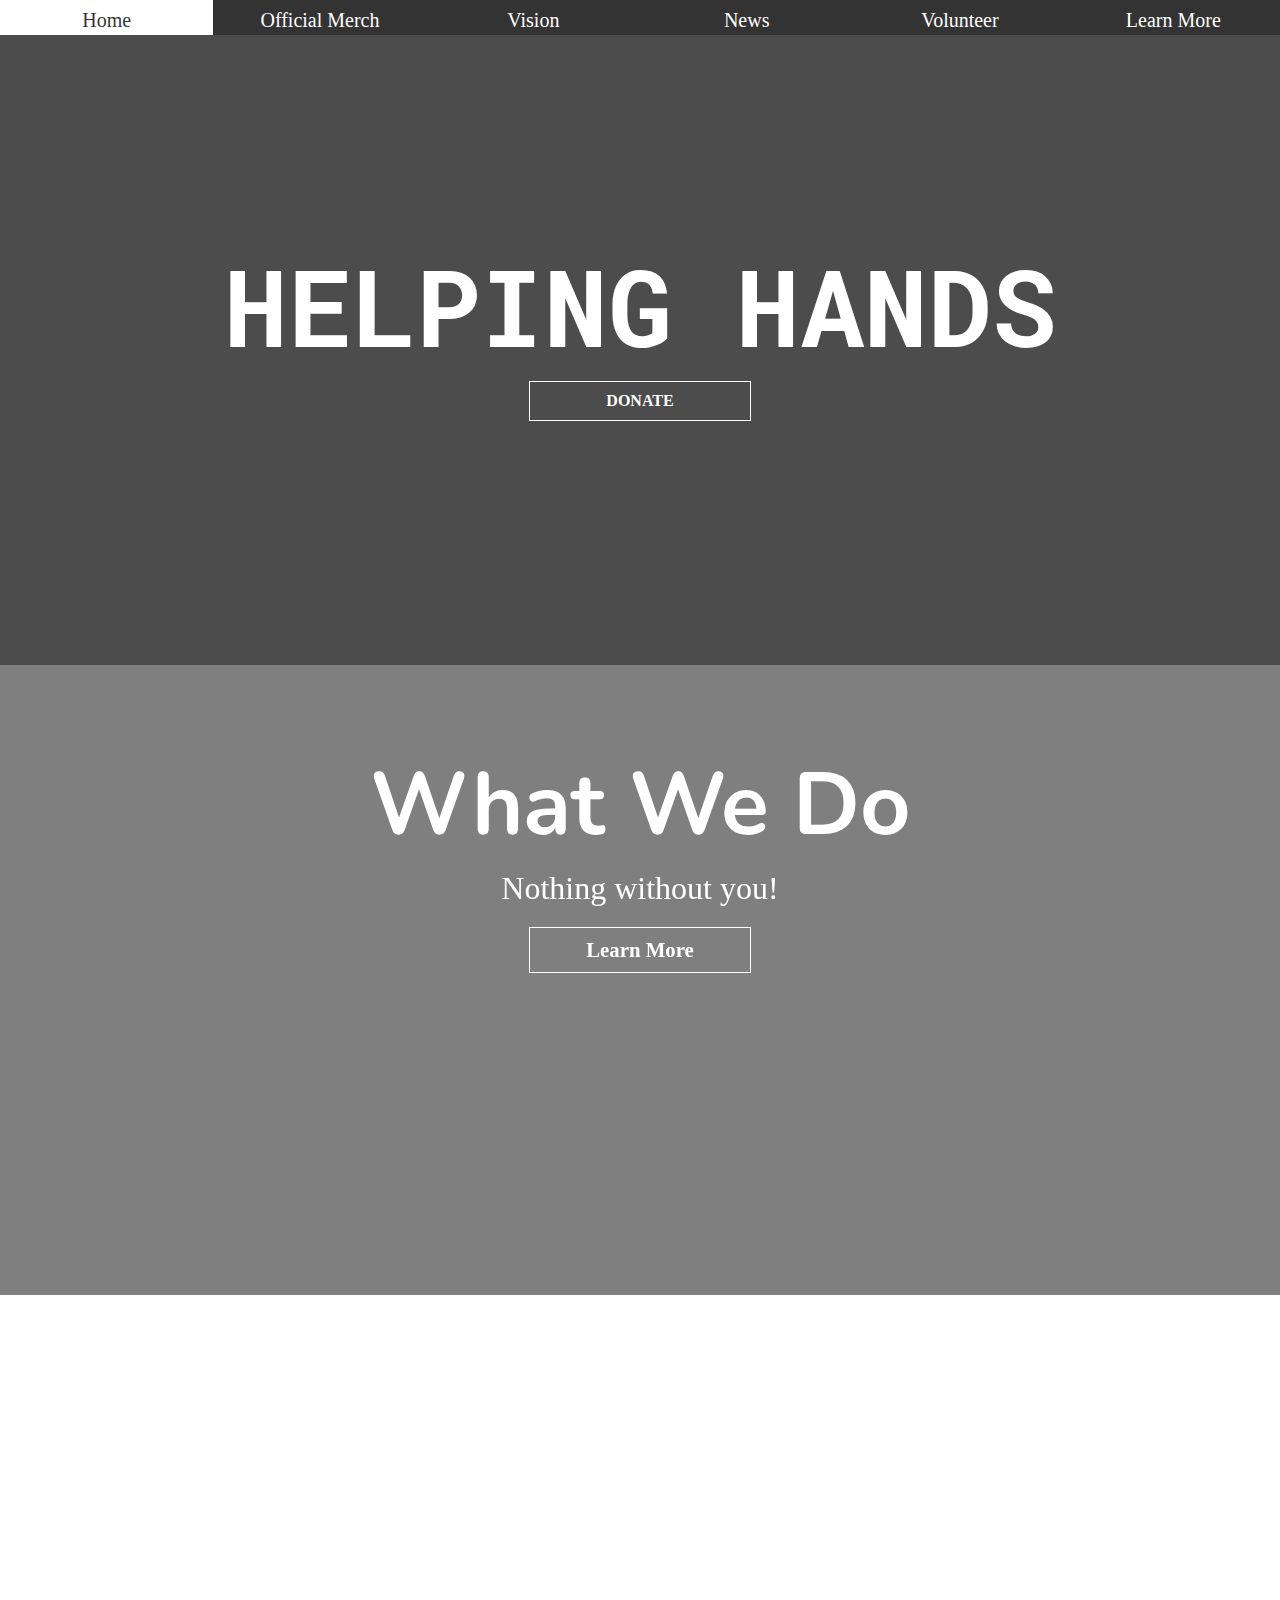
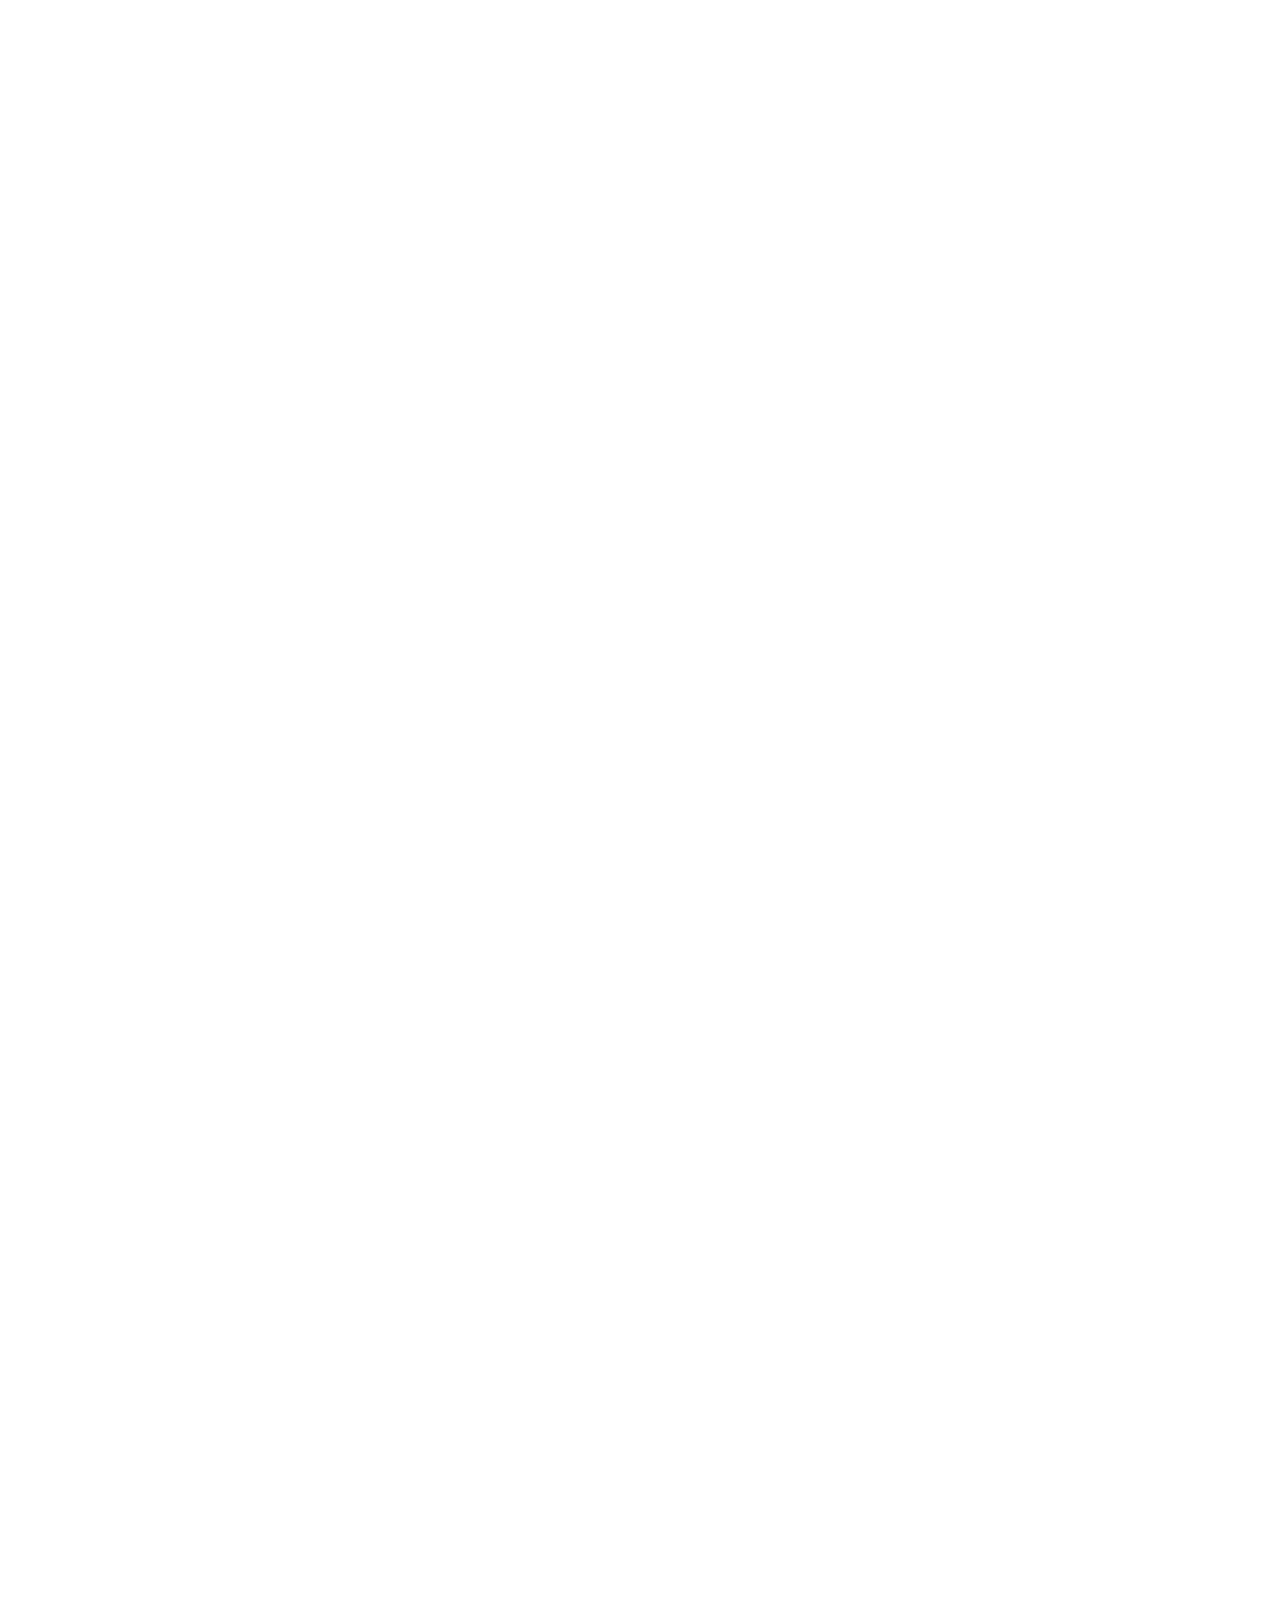
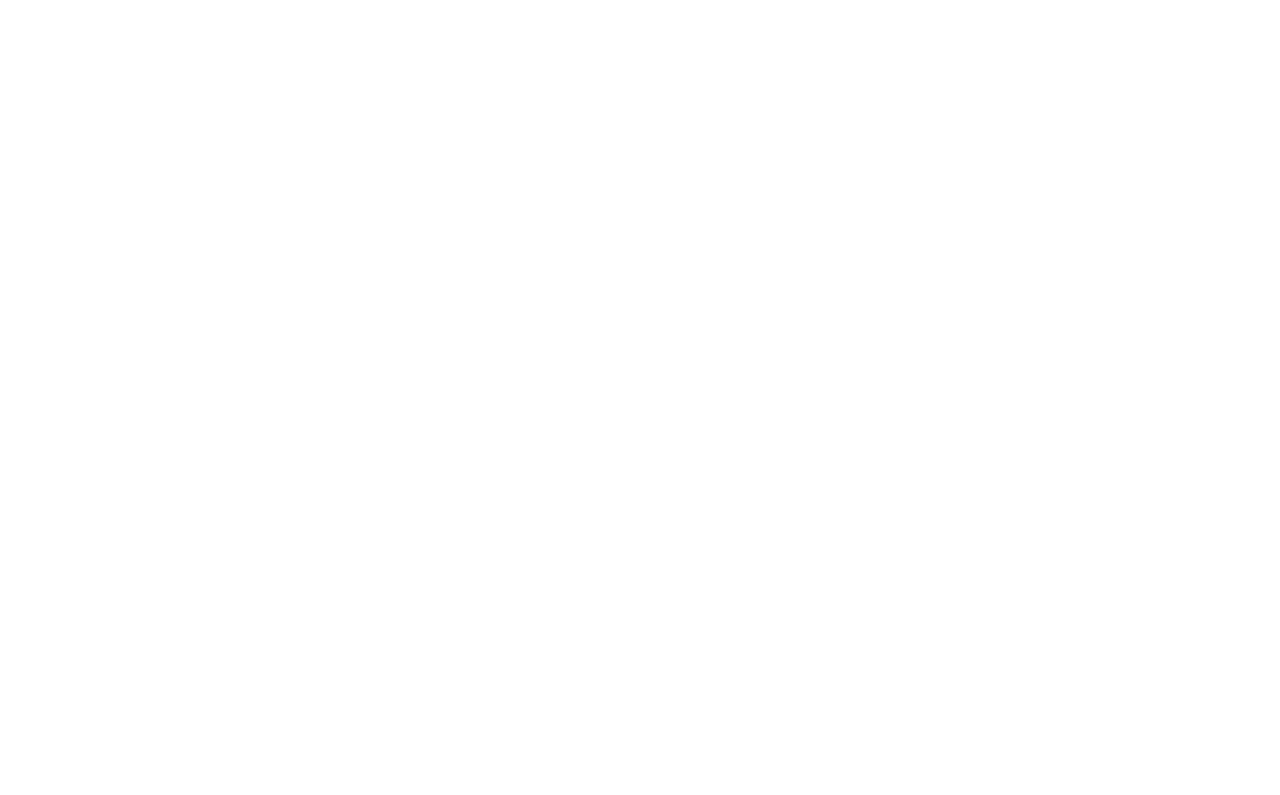
==== index.html @ 4ae9e65f "minor changes" ====
<!DOCTYPE html>
<html>
<head>
	<meta charset="utf-8">
	<title>Helping Hands Foundation</title>
	<link rel="stylesheet" type="text/css" href="stylesheet.css">
</head>
<body>
	<div class="image">
		<div class="image_overlay">
		<div class="heading">
		<h1>HELPING HANDS</h1>
		<a class="buttn" class="buttn" href="#">DONATE</a>
		</div>
		<ul class="main">
			<li><a class="list" href="index.html">Home</a></li>
			<li><a class="list" href="#">Official Merch</a>
				<ul class="inside">
				<li><a class="list" href="#">For Her</a></li>
				<li><a class="list" href="#">For Him</a></li>
				<li><a class="list" href="#">Unisex</a></li>	
				</ul>
			</li>
			<li><a href="#" class="list">Vision</a></li>
			<li><a href="#" class="list">News</a>
				<ul class="inside">
				<li><a class="list" href="#">HHF international</a></li>
				<li><a class="list" href="#">HHF India</a></li>
				</ul>
			</li>
			<li><a class="list" href="#">Volunteer</a></li>
			<li><a class="list" href="#">Learn More</a>
				<ul class="inside">
				<li><a class="list" href="#">About Us</a></li>
				<li><a class="list" href="#">Our Team</a></li>
				<li><a class="list" href="#">Nearby office</a></li>
			</ul>
			</li>
		</ul>
	</div>
	</div>
	<div class="do">
		<div class="overlay">
		<div class="inner_do">
		<h1>What We Do</h1>
		<p>Nothing without you!</p>
		<a class="buttn" href="#">Learn More</a>
		</div>
	</div>
	</div>

	<div class="merch">
		
	</div>
	<div class="join">
		
	</div>
	<div class="footer">
		
	</div>

</body>
</html>
---- stylesheet.css ----
@import url('https://fonts.googleapis.com/css?family=Roboto+Mono&display=swap');
@import url('https://fonts.googleapis.com/css?family=Nunito&display=swap');
*{
	margin: 0;
	height: 100%;
}

div.heading{
	text-align: center;
	position: absolute;
	width: 100%;
	height: auto;
	color: #121129;
	margin-top: 200px;
}
.inner_do{
	text-align: center;
	position: absolute;
	width: 100%;
	height: auto;
	color:#123456;
	margin-top: 200px;
}
.heading h1{
	text-shadow: white;
	font-size: 6.7em;
	color: white;
	font-family: 'Roboto Mono', monospace;
	margin-bottom: 5px;
	background-size: 15.9em 2em;
}
.heading h2{
	text-shadow: white;
	font-size:2em;
	color: white;
	font-family: serif;
}
.heading a{
	color: white;
}
.inner_do h2 {
	text-align: center;
	margin-top: -17px;
	font-family: serif;
	font-weight: 400;
	font-size: 1.5em;
	color: #9a0e2f;
	text-shadow: 0 0 10px #ffffff, 0 0 15px #ffffff, 0 0 20px #ffffff, 0 0 25px #ffffff, 0 0 30px #ffffff, 0 0 35px #ffffff, 0 0 40px #ffffff;
	margin-bottom: 5px;
}

.inner_do a{
	margin-top: 20px;
	font-size: 1.3em;
	font-family:serif;
	color: white;

}
.buttn{
	display: inline-block;
	width: 200px;
	font-weight: bold;
	padding: 10px;
	color: #900000;
	border: 0.1px solid #fff;
	text-align: center;
	outline: none;
	text-decoration: none;
	transition: background-color 0.2s ease-out, color 0.2s ease-out;

}
.buttn:hover,.buttn:active{
	background-color: #fff;
	color: #000;
	transition: background-color 0.3s ease-in, color 0.3s ease-in;
}
@media only screen and (max-width:920px){
	.heading{
		margin-top: 100px;

	}
}
@media only screen and (max-width: 540px){
	.heading{
		margin-top:100px;
	}
	h1{
		font-size:5em;
	}
	h2{
		font-size: 1.4em;
	}
}
div.image {
	height: 70%;
	background-image: url("titleback.jpg");
	background-position: center;
	background-repeat: no-repeat;
	background-size: cover;
	position: relative;
	background-blend-mode: overlay;

}
.image_overlay{
	width: 100%;
	height: 100%;
	background-color: rgba(0,0,0,0.7);
}
ul{
	margin:0px;
	padding: 0px;
	list-style: none;

}
.main{
	justify-content: space-around;
	width: 100%;
	display: flex;
	top: 0;
	position: fixed;
}
ul li {
	float: left;
	width: 240px;
	height: 35px;
	background-color: black;
	opacity: 0.8;
	line-height: 40px;
	text-align: center;
	font-size: 20px;

}
ul li a {
	text-decoration: none;
	color: white;
	display: block;
}
ul li a:hover {
	background color: white;

}
ul li ul li {
	display: none;
}
ul li:hover ul li {
	display:block;
}
.list{
	transition: background-color 0.2s ease-out, color 0.2s ease-out;
	text-decoration: none;
	color: white;
	padding: none;
	opacity: none;
}
.list:hover{
	background-color: #fff;
	color: #000;
	transition: background-color 0.2s ease-in, color 0.2s ease-in;
}
.do{
	background-image: url("school.jpeg");
	height: 70%;
	background-position: center;
	background-repeat: no-repeat;
	background-size: cover;
}
.do h1{
	margin-top: -120px;
	text-shadow: white;
	font-size: 5.5em;
	color: white;
	font-family: 'Nunito', sans-serif;
	margin-bottom: 5px;
	background-size: 15.9em 2em;
}
.do p {
	color: white;
	font-family: fantasy;
	margin
}
.overlay {
	width: 100%;
	height: 100%;
	background-color: rgba(0,0,0,0.5);

}
p{
	font-size: 2em;
	text-align: center;
	font-family: sans-serif;
}
menu{
	align-content: right;

}
body { 
	width: 100%;
	margin-top: 35px;
}
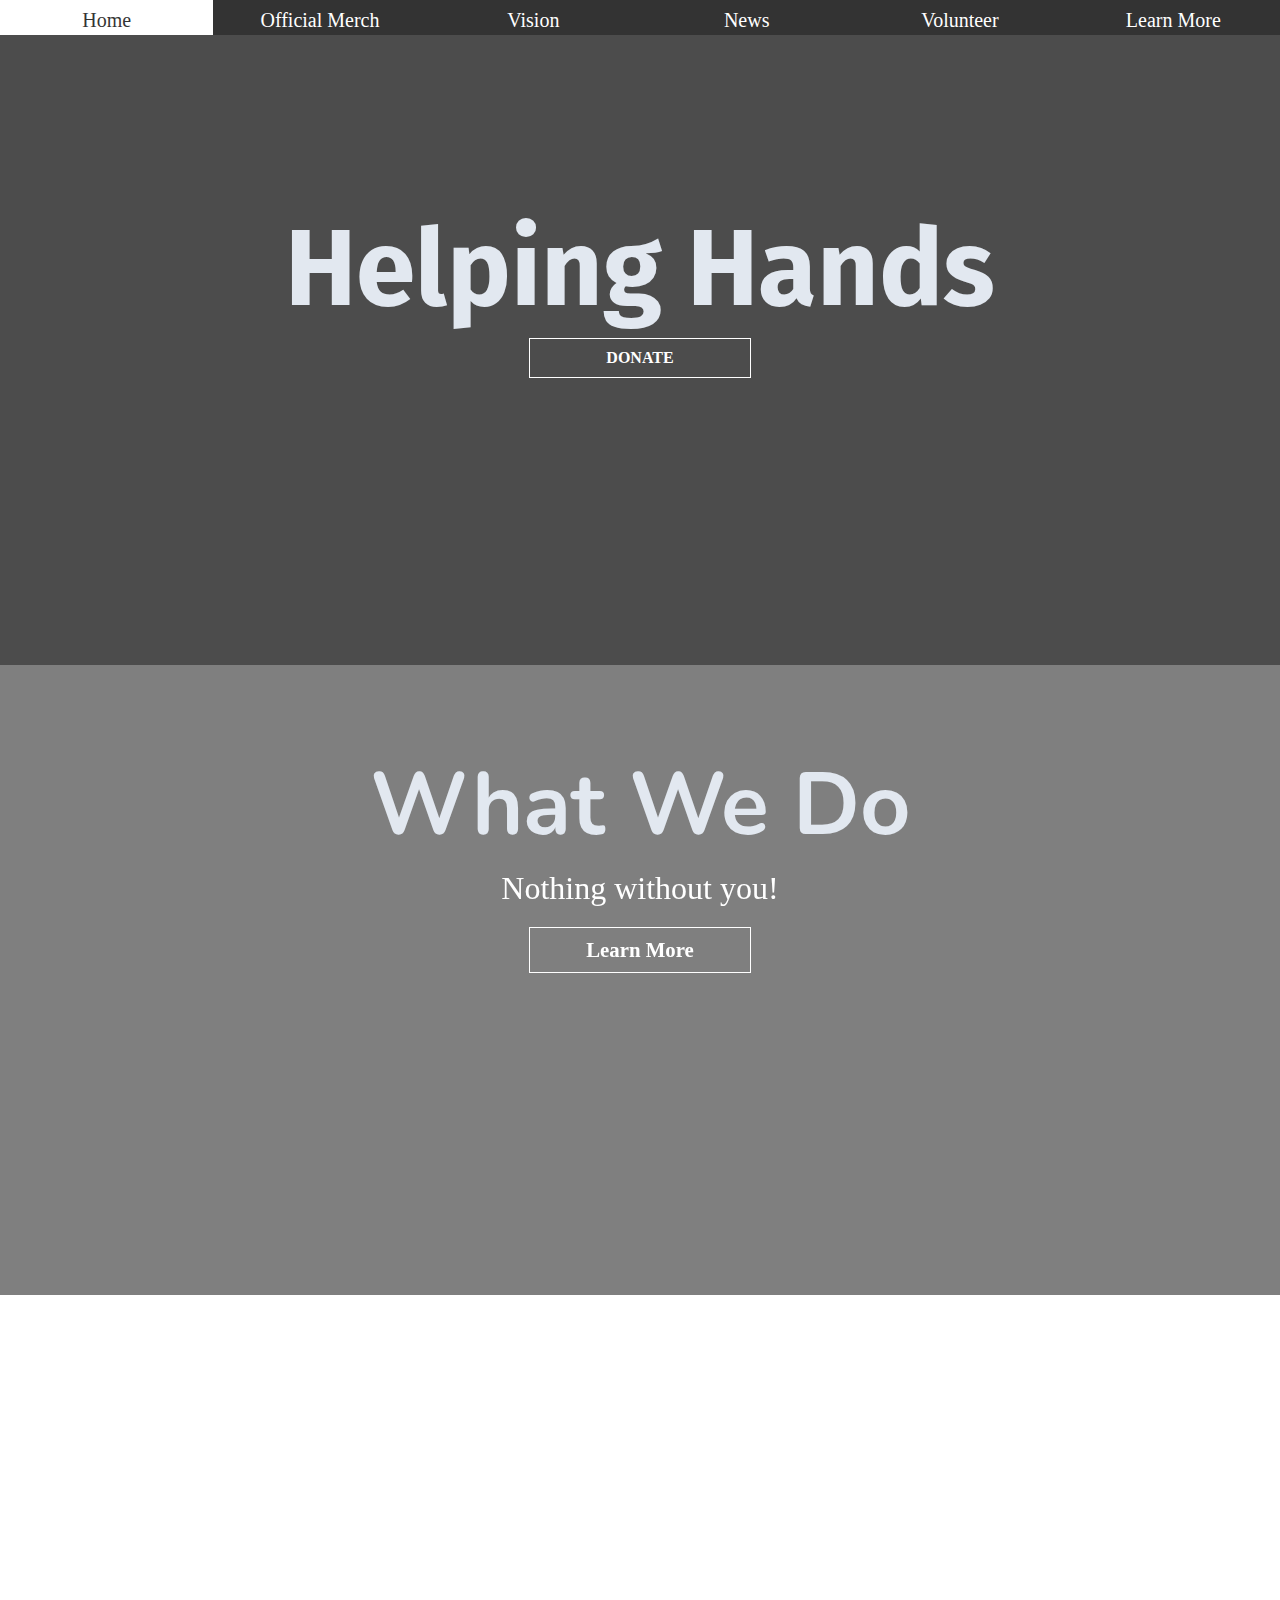
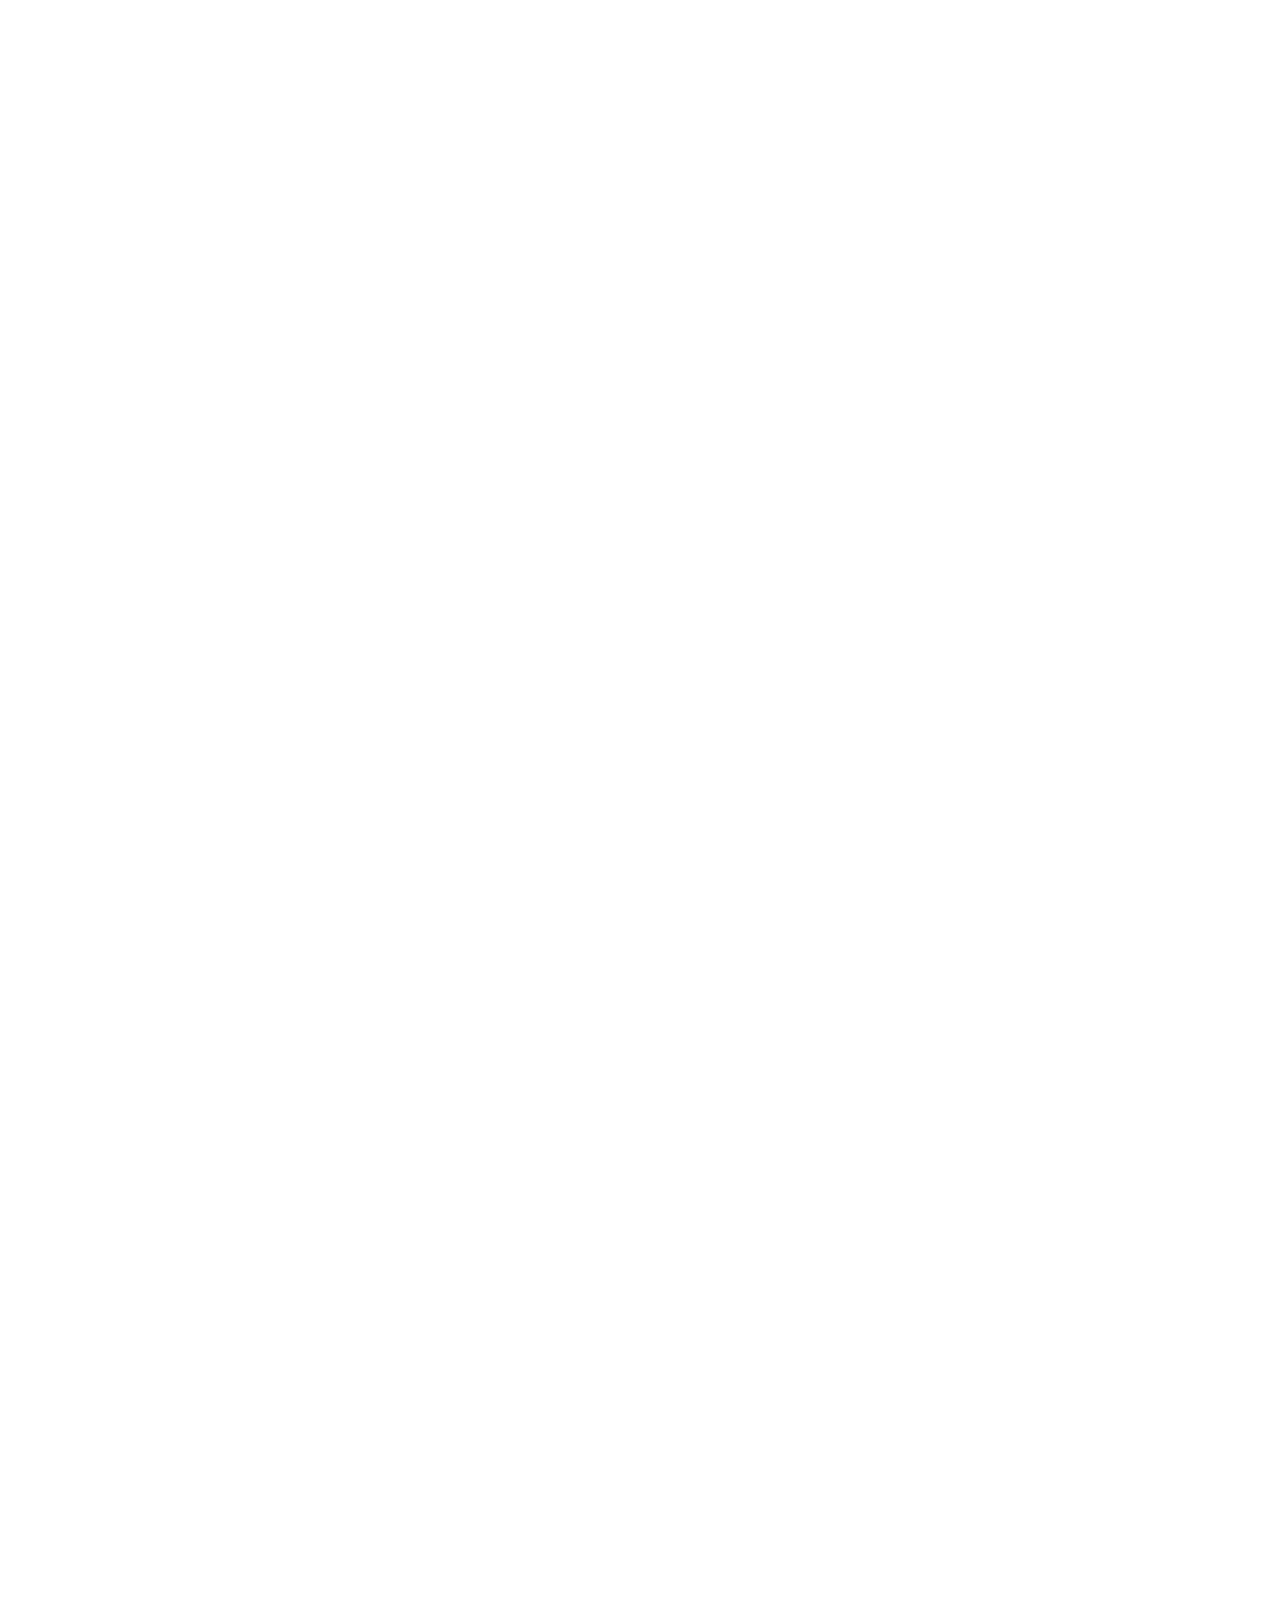
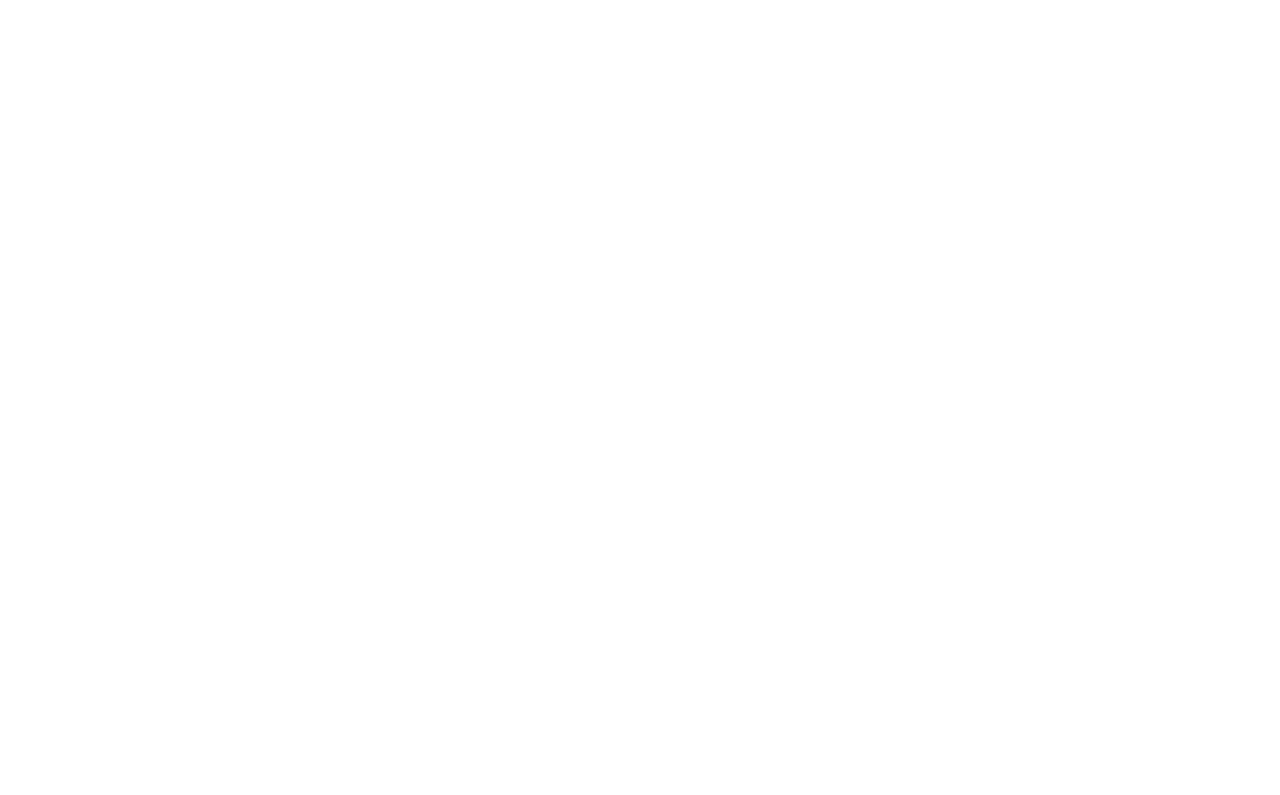
==== commit 230f308d: "#" ====
--- a/index.html
+++ b/index.html
@@ -9,31 +9,31 @@
 	<div class="image">
 		<div class="image_overlay">
 		<div class="heading">
-		<h1>HELPING HANDS</h1>
+		<h1>Helping Hands</h1>
 		<a class="buttn" class="buttn" href="#">DONATE</a>
 		</div>
 		<ul class="main">
 			<li><a class="list" href="index.html">Home</a></li>
-			<li><a class="list" href="#">Official Merch</a>
+			<li><a class="list" href="merch.html">Official Merch</a>
 				<ul class="inside">
-				<li><a class="list" href="#">For Her</a></li>
-				<li><a class="list" href="#">For Him</a></li>
-				<li><a class="list" href="#">Unisex</a></li>	
+				<li><a class="list" href="merch.html">For Her</a></li>
+				<li><a class="list" href="merch.html">For Him</a></li>
+				<li><a class="list" href="merch.html">Unisex</a></li>	
 				</ul>
 			</li>
-			<li><a href="#" class="list">Vision</a></li>
-			<li><a href="#" class="list">News</a>
+			<li><a href="vision.html" class="list">Vision</a></li>
+			<li><a href="news.html" class="list">News</a>
 				<ul class="inside">
-				<li><a class="list" href="#">HHF international</a></li>
-				<li><a class="list" href="#">HHF India</a></li>
+				<li><a class="list" href="news.html">HHF international</a></li>
+				<li><a class="list" href="news.html">HHF India</a></li>
 				</ul>
 			</li>
-			<li><a class="list" href="#">Volunteer</a></li>
-			<li><a class="list" href="#">Learn More</a>
+			<li><a class="list" href="volunteer.html">Volunteer</a></li>
+			<li><a class="list" href="extra.html">Learn More</a>
 				<ul class="inside">
-				<li><a class="list" href="#">About Us</a></li>
-				<li><a class="list" href="#">Our Team</a></li>
-				<li><a class="list" href="#">Nearby office</a></li>
+				<li><a class="list" href="extra.html">About Us</a></li>
+				<li><a class="list" href="extra.html">Our Team</a></li>
+				<li><a class="list" href="extra.html">Nearby office</a></li>
 			</ul>
 			</li>
 		</ul>
--- a/stylesheet.css
+++ b/stylesheet.css
@@ -1,4 +1,4 @@
-@import url('https://fonts.googleapis.com/css?family=Roboto+Mono&display=swap');
+@import url('https://fonts.googleapis.com/css?family=Fira+Sans&display=swap');
 @import url('https://fonts.googleapis.com/css?family=Nunito&display=swap');
 *{
 	margin: 0;
@@ -24,15 +24,16 @@
 .heading h1{
 	text-shadow: white;
 	font-size: 6.7em;
-	color: white;
-	font-family: 'Roboto Mono', monospace;
+	margin-top: -30px;
+	color: #e2e8f0;
+	font-family: 'Fira Sans', sans-serif;
 	margin-bottom: 5px;
 	background-size: 15.9em 2em;
 }
 .heading h2{
 	text-shadow: white;
 	font-size:2em;
-	color: white;
+	color: #e2e8f0;
 	font-family: serif;
 }
 .heading a{
@@ -44,7 +45,7 @@
 	font-family: serif;
 	font-weight: 400;
 	font-size: 1.5em;
-	color: #9a0e2f;
+	color: #e2e8f0;
 	text-shadow: 0 0 10px #ffffff, 0 0 15px #ffffff, 0 0 20px #ffffff, 0 0 25px #ffffff, 0 0 30px #ffffff, 0 0 35px #ffffff, 0 0 40px #ffffff;
 	margin-bottom: 5px;
 }
@@ -168,7 +169,7 @@
 	margin-top: -120px;
 	text-shadow: white;
 	font-size: 5.5em;
-	color: white;
+	color: #e2e8f0;
 	font-family: 'Nunito', sans-serif;
 	margin-bottom: 5px;
 	background-size: 15.9em 2em;
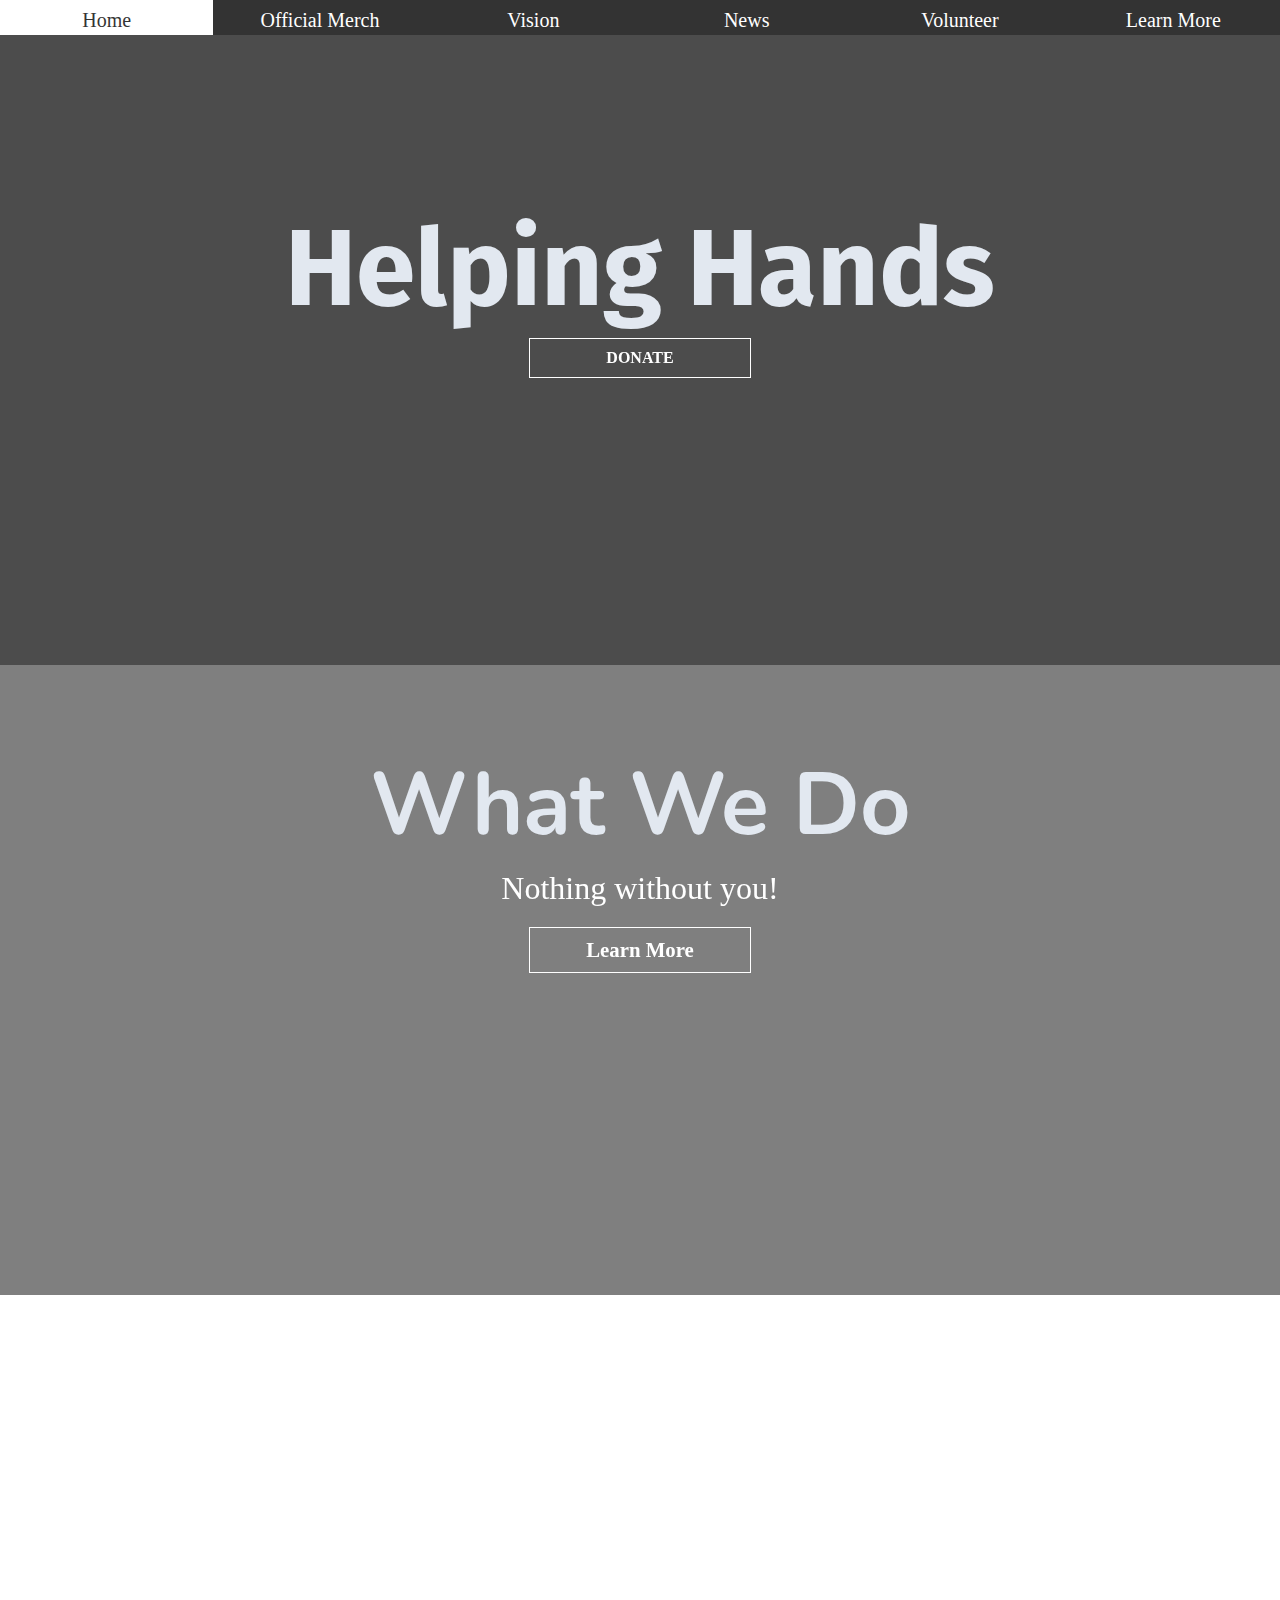
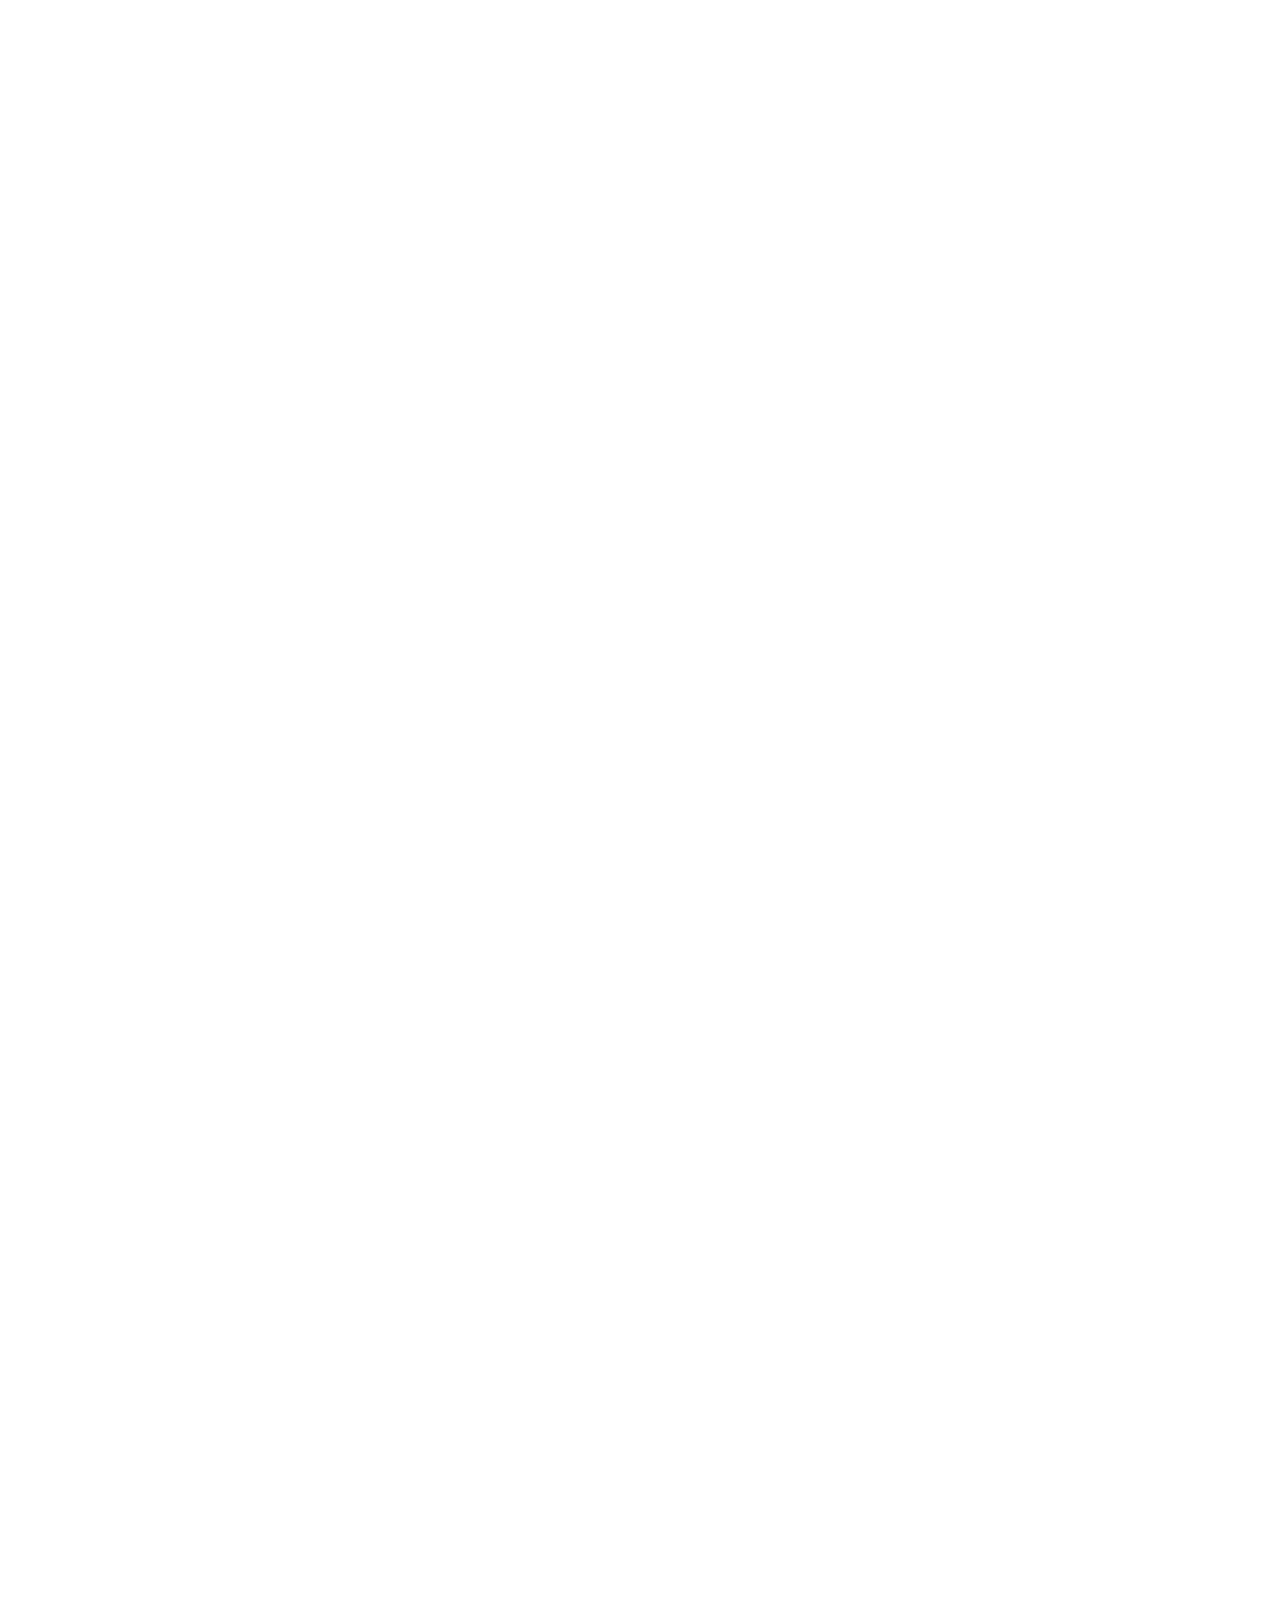
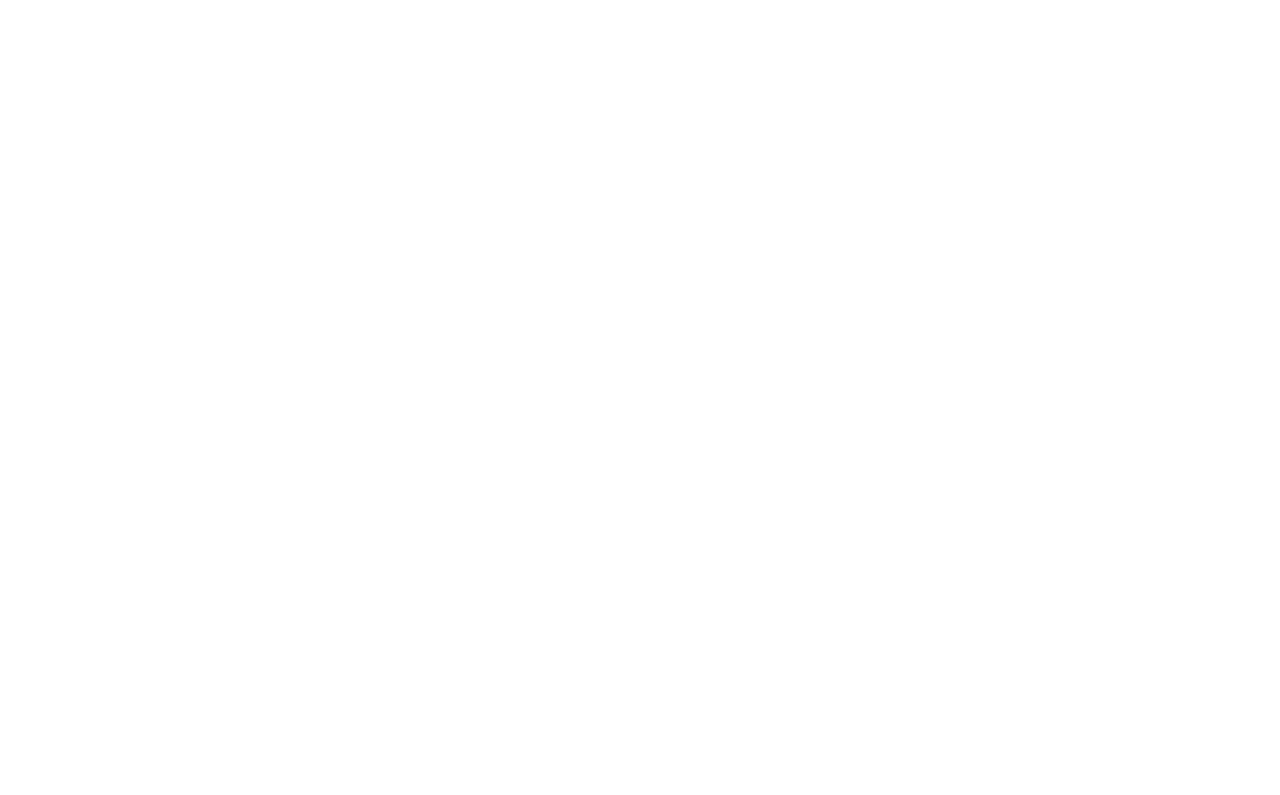
==== commit a56d9c93: "updated sign up page" ====
--- a/index.html
+++ b/index.html
@@ -8,10 +8,7 @@
 <body>
 	<div class="image">
 		<div class="image_overlay">
-		<div class="heading">
-		<h1>Helping Hands</h1>
-		<a class="buttn" class="buttn" href="#">DONATE</a>
-		</div>
+		
 		<ul class="main">
 			<li><a class="list" href="index.html">Home</a></li>
 			<li><a class="list" href="merch.html">Official Merch</a>
@@ -37,6 +34,11 @@
 			</ul>
 			</li>
 		</ul>
+
+		<div class="heading">
+		<h1>Helping Hands</h1>
+		<a class="buttn" class="buttn" href="#">DONATE</a>
+		</div>
 	</div>
 	</div>
 	<div class="do">
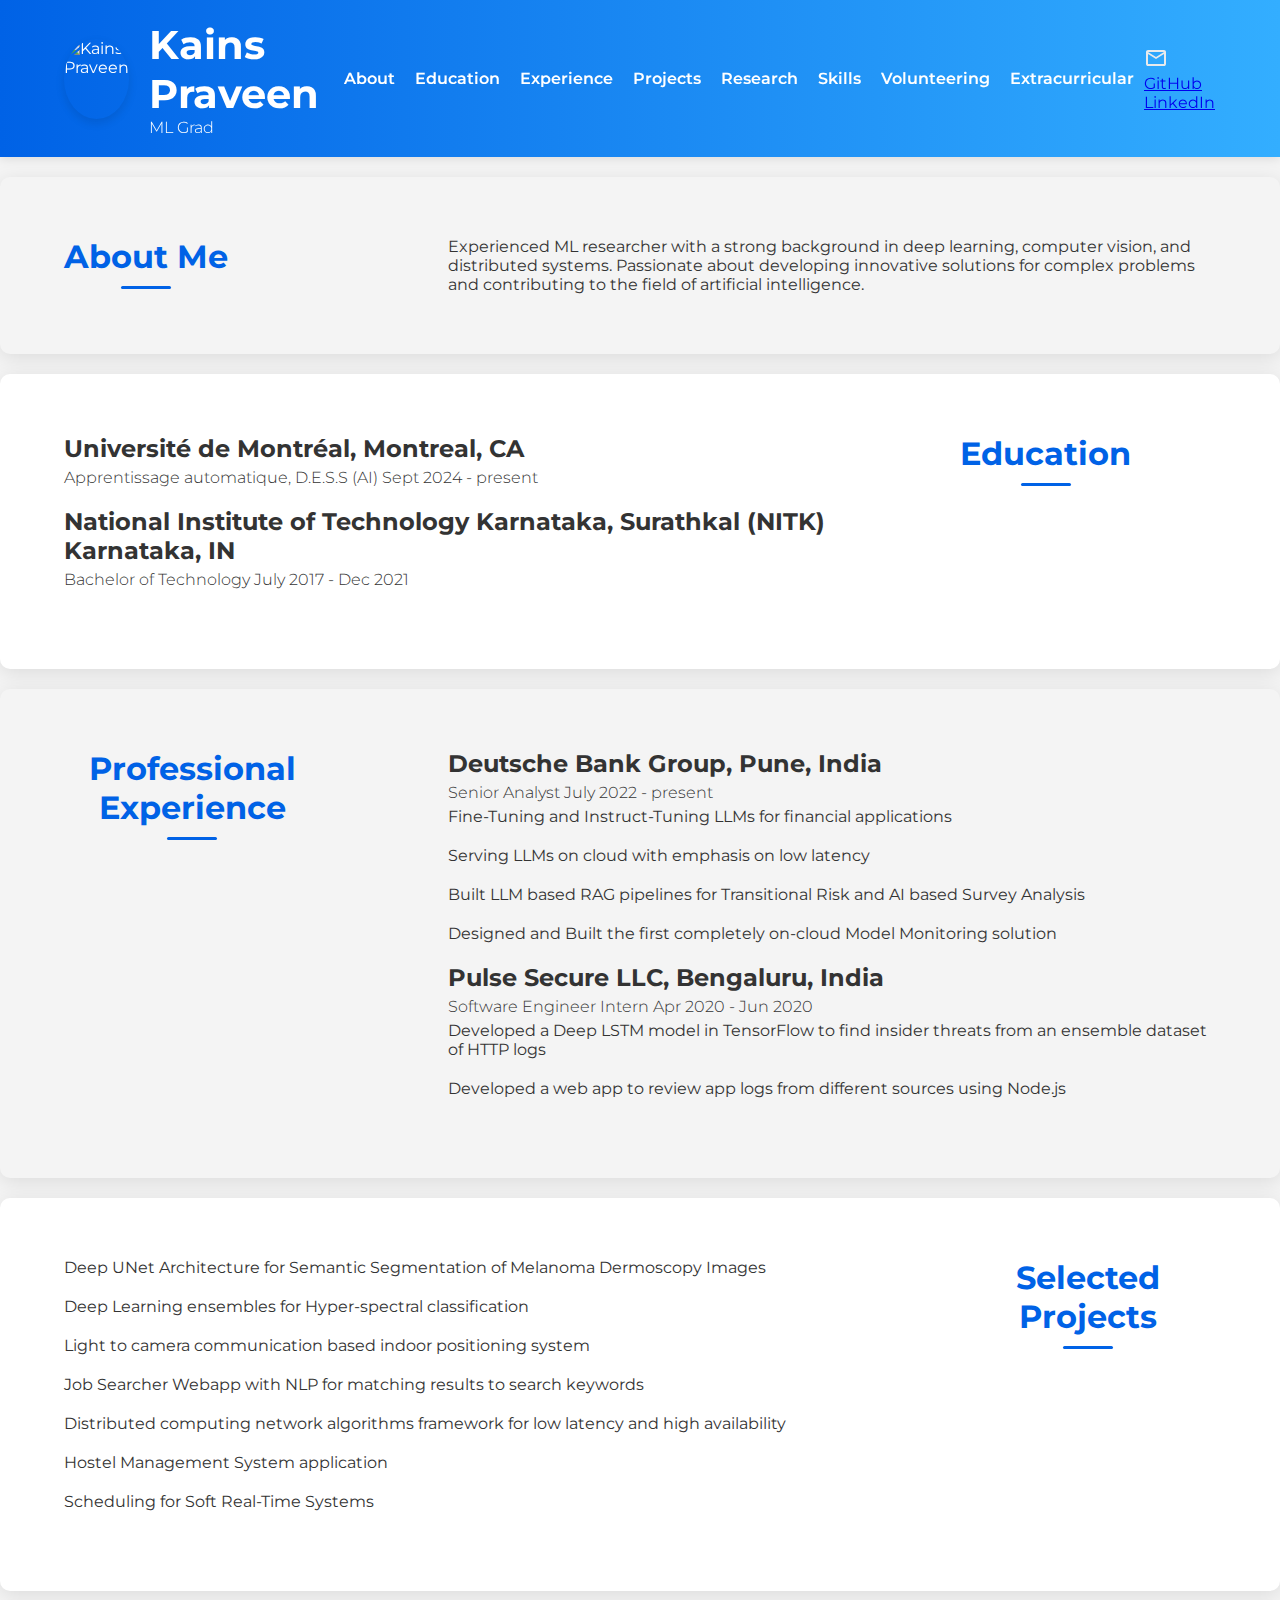
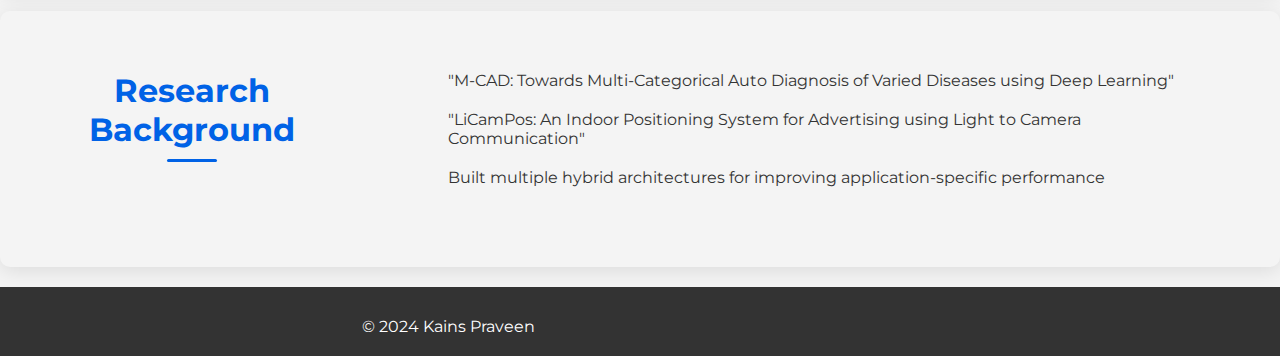
==== commit 8a006ab1: "portfolio" ====
--- a/index.html
+++ b/index.html
@@ -1,65 +1,186 @@
 <!DOCTYPE html>
-<html>
+<html lang="en">
 <head>
-	<meta charset="utf-8">
-	<title>Helping Hands Foundation</title>
-	<link rel="stylesheet" type="text/css" href="stylesheet.css">
+    <meta charset="UTF-8">
+    <meta name="viewport" content="width=device-width, initial-scale=1.0">
+    <title>Kains Praveen - ML Grad</title>
+    <link rel="stylesheet" href="style.css">
+    <link rel="preconnect" href="https://fonts.googleapis.com">
+    <link rel="preconnect" href="https://fonts.gstatic.com" crossorigin>
+    <link href="https://fonts.googleapis.com/css2?family=Montserrat:wght@300;400;600&display=swap" rel="stylesheet">
 </head>
 <body>
-	<div class="image">
-		<div class="image_overlay">
-		
-		<ul class="main">
-			<li><a class="list" href="index.html">Home</a></li>
-			<li><a class="list" href="merch.html">Official Merch</a>
-				<ul class="inside">
-				<li><a class="list" href="merch.html">For Her</a></li>
-				<li><a class="list" href="merch.html">For Him</a></li>
-				<li><a class="list" href="merch.html">Unisex</a></li>	
-				</ul>
-			</li>
-			<li><a href="vision.html" class="list">Vision</a></li>
-			<li><a href="news.html" class="list">News</a>
-				<ul class="inside">
-				<li><a class="list" href="news.html">HHF international</a></li>
-				<li><a class="list" href="news.html">HHF India</a></li>
-				</ul>
-			</li>
-			<li><a class="list" href="volunteer.html">Volunteer</a></li>
-			<li><a class="list" href="extra.html">Learn More</a>
-				<ul class="inside">
-				<li><a class="list" href="extra.html">About Us</a></li>
-				<li><a class="list" href="extra.html">Our Team</a></li>
-				<li><a class="list" href="extra.html">Nearby office</a></li>
-			</ul>
-			</li>
-		</ul>
+    <header>
+        <div class="container-header">
+            <div class="header-content">
+                <img src="images/profile.jpg" alt="Kains Praveen" class="profile-pic">
+                <div class="header-text">
+                    <h1>Kains Praveen</h1>
+                    <p>ML Grad</p>
+                </div>
+            </div>
+            <nav>
+                <ul>
+                    <li style="cursor: pointer;"><a href="#about">About</a></li>
+                    <li style="cursor: pointer;"><a href="#education">Education</a></li>
+                    <li style="cursor: pointer;"><a href="#experience">Experience</a></li>
+                    <li style="cursor: pointer;"><a href="#projects">Projects</a></li>
+                    <li style="cursor: pointer;"><a href="#research">Research</a></li>
+                    <li style="cursor: pointer;"><a href="#skills">Skills</a></li>
+                    <li style="cursor: pointer;"><a href="#volunteering">Volunteering</a></li>
+                    <li style="cursor: pointer;"><a href="#extracurricular">Extracurricular</a></li>
+                </ul>
+            </nav>
+            <div class="container-contact">
+                <a href="mailto:kainspraveen33@gmail.com">
+                    <svg xmlns="http://www.w3.org/2000/svg" height="24px" viewBox="0 -960 960 960" width="24px" fill="#e8eaed"><path d="M160-160q-33 0-56.5-23.5T80-240v-480q0-33 23.5-56.5T160-800h640q33 0 56.5 23.5T880-720v480q0 33-23.5 56.5T800-160H160Zm320-280L160-640v400h640v-400L480-440Zm0-80 320-200H160l320 200ZM160-640v-80 480-400Z"/>
+                    </svg>
+                </a>
+                <ul>
+                    <li><a href="https://github.com/kainspraveen">GitHub</a></li>
+                    <li><a href="https://linkedin.com/in/kainsprav">LinkedIn</a></li>
+                </ul>
+            </div>
+        </div>
+    </header>
 
-		<div class="heading">
-		<h1>Helping Hands</h1>
-		<a class="buttn" class="buttn" href="#">DONATE</a>
-		</div>
-	</div>
-	</div>
-	<div class="do">
-		<div class="overlay">
-		<div class="inner_do">
-		<h1>What We Do</h1>
-		<p>Nothing without you!</p>
-		<a class="buttn" href="#">Learn More</a>
-		</div>
-	</div>
-	</div>
+    <section id="about">
+        <div class="container-header">
+            <h2>About Me</h2>
+        </div>
+        <div class="container">
+            <p>Experienced ML researcher with a strong background in deep learning, computer vision, and distributed systems. Passionate about developing innovative solutions for complex problems and contributing to the field of artificial intelligence.</p>
+        </div>
+    </section>
 
-	<div class="merch">
-		
-	</div>
-	<div class="join">
-		
-	</div>
-	<div class="footer">
-		
-	</div>
+    <section id="education">
+        <div class="container">
+            
+            <ul>
+                <li>
+                    <h3>Université de Montréal, Montreal, CA</h3>
+                    <p>Apprentissage automatique, D.E.S.S (AI) Sept 2024 - present</p>
+                </li>
+                <li>
+                    <h3>National Institute of Technology Karnataka, Surathkal (NITK) Karnataka, IN</h3>
+                    <p>Bachelor of Technology July 2017 - Dec 2021</p>
+                </li>
+                
+            </ul>
+            
+        </div>
+        <div class="container-header">
+            <h2>Education</h2>
+        </div>
+    </section>
 
+    <section id="experience">
+        <div class="container-header">
+            <h2>Professional Experience</h2>
+        </div>
+        <div class="container">
+            <ul>
+                <li>
+                    <h3>Deutsche Bank Group, Pune, India</h3>
+                    <p>Senior Analyst July 2022 - present</p>
+                    <ul>
+                        <li>Fine-Tuning and Instruct-Tuning LLMs for financial applications</li>
+                        <li>Serving LLMs on cloud with emphasis on low latency</li>
+                        <li>Built LLM based RAG pipelines for Transitional Risk and AI based Survey Analysis</li>
+                        <li>Designed and Built the first completely on-cloud Model Monitoring solution</li>
+                    </ul>
+                </li>
+                <li>
+                    <h3>Pulse Secure LLC, Bengaluru, India</h3>
+                    <p>Software Engineer Intern Apr 2020 - Jun 2020</p>
+                    <ul>
+                        <li>Developed a Deep LSTM model in TensorFlow to find insider threats from an ensemble dataset of HTTP logs</li>
+                        <li>Developed a web app to review app logs from different sources using Node.js</li>
+                    </ul>
+                </li>
+            </ul>
+        </div>
+    </section>
+
+    <section id="projects">
+        <div class="container">
+            
+            <ul>
+                <li>Deep UNet Architecture for Semantic Segmentation of Melanoma Dermoscopy Images</li>
+                <li>Deep Learning ensembles for Hyper-spectral classification</li>
+                <li>Light to camera communication based indoor positioning system</li>
+                <li>Job Searcher Webapp with NLP for matching results to search keywords</li>
+                <li>Distributed computing network algorithms framework for low latency and high availability</li>
+                <li>Hostel Management System application</li>
+                <li>Scheduling for Soft Real-Time Systems</li>
+            </ul>
+        </div>
+        <div class="container-header">
+            <h2>Selected Projects</h2>
+        </div>
+    </section>
+
+    <section id="research">
+        <div class="container-header">
+            <h2>Research Background</h2>
+        </div>
+        <div class="container">
+            <ul>
+                <li>"M-CAD: Towards Multi-Categorical Auto Diagnosis of Varied Diseases using Deep Learning"</li>
+                <li>"LiCamPos: An Indoor Positioning System for Advertising using Light to Camera Communication"</li>
+                <li>Built multiple hybrid architectures for improving application-specific performance</li>
+            </ul>
+        </div>
+    </section>
+
+    <!-- <section id="skills">
+        <div class="container">
+            
+            <p>Python, C++, C, Bash Scripting, Java, Google Cloud, Docker, Kubernetes, Helm, Openshift Cloud, Kubeflow, TensorFlow, Scikit-learn, Pandas, Flask</p>
+        </div>
+        <div class="container-header">
+            <h2>Skills</h2>
+        </div>
+    </section> -->
+
+    <!-- <section id="volunteering">
+        <div class="container-header">
+            <h2>Volunteering and Social Contributions</h2>
+        </div>
+        <div class="container">
+            <ul>
+                <li>Teaching English at a Government school</li>
+                <li>Mentoring community college students for Software Engineering and Finance careers</li>
+                <li>Part of Deutsche Bank's Giving community</li>
+            </ul>
+        </div>
+    </section> -->
+
+    <!-- <section id="extracurricular">
+        <div class="container">
+            
+            <ul>
+                <li>Placed Top 10 in The Hindu Young World Painting Competition</li>
+                <li>Working on a web platform for NGOs</li>
+                <li>Photography, Music, Writing Poetry and Blogs</li>
+            </ul>
+        </div>
+        <div class="container-header">
+            <h2>Extracurricular Activities</h2>
+        </div>
+    </section> -->
+
+    <footer>
+        <div class="container">
+            <p>&copy; 2024 Kains Praveen</p>
+            <!-- <p>Contact: <a href="mailto:kainspraveen33@gmail.com">kainspraveen33@gmail.com</a></p>
+            <ul>
+                <li><a href="https://github.com/kainspraveen">GitHub</a></li>
+                <li><a href="https://linkedin.com/in/kainspraveen">LinkedIn</a></li>
+            </ul> -->
+        </div>
+    </footer>
+
+    <script src="scripts.js"></script>
 </body>
 </html>
--- a/style.css
+++ b/style.css
@@ -0,0 +1,200 @@
+*{
+	margin: 0;
+	/* height: 100%; */
+}
+
+/* Importing Google Fonts */
+@import url('https://fonts.googleapis.com/css2?family=Montserrat:wght@300;400;600&display=swap');
+
+/* Base Styles */
+body {
+    font-family: 'Montserrat', sans-serif;
+    margin: 0;
+    padding: 0;
+    background-color: #f4f4f4;
+    color: #333;
+}
+
+/* Header Styles */
+header {
+    background: linear-gradient(to right, #0062E6, #33AEFF);
+    color: white;
+    padding: 20px 0;
+    position: sticky;
+    top: 0;
+    z-index: 1000;
+    box-shadow: 0 2px 10px rgba(0, 0, 0, 0.1);
+}
+.container-header {
+    margin: 0;
+    height: 100%;
+    display: flex;
+    justify-content: space-between;
+    align-items: center;
+}
+header .container {
+    display: flex;
+    justify-content: space-between;
+    align-items: center;
+}
+
+.header-content {
+    display: flex;
+    align-items: center;
+}
+
+.profile-pic {
+    width: 80px;
+    height: 80px;
+    border-radius: 50%;
+    margin-right: 20px;
+    box-shadow: 0 4px 10px rgba(0, 0, 0, 0.1);
+    transition: transform 0.3s ease-in-out;
+}
+
+.profile-pic:hover {
+    transform: scale(1.1);
+}
+
+header h1 {
+    font-size: 2.5rem;
+    margin: 0;
+}
+
+header p {
+    margin: 0;
+    font-weight: 300;
+}
+
+nav ul {
+    list-style: none;
+    padding: 0;
+    margin: 0;
+    display: flex;
+}
+
+nav ul li {
+    margin: 0 10px;
+}
+
+nav ul li a {
+    color: white;
+    text-decoration: none;
+    font-weight: 600;
+    transition: color 0.3s ease-in-out;
+}
+
+nav ul li a:hover {
+    color: #FFD700;
+}
+
+/* Section Styles */
+section {
+    padding: 60px 0;
+    background: white;
+    margin: 20px 0;
+    box-shadow: 0 4px 20px rgba(0, 0, 0, 0.1);
+    border-radius: 10px;
+    display: flex;
+    flex-direction: row;
+    justify-content: space-between;
+    justify-items: center;
+}
+
+section:nth-child(even) {
+    background: #f4f4f4;
+}
+
+.container {
+    width: 60%;
+    margin: 0 5%;
+
+}
+.container-header {
+    width: 20%;
+    margin: 0 5%
+}
+
+h2 {
+    font-size: 2rem;
+    /* margin-bottom: 20px; */
+    text-align: center;
+    color: #0062E6;
+    position: relative;
+}
+
+h2::after {
+    content: '';
+    width: 50px;
+    height: 3px;
+    background: #0062E6;
+    display: block;
+    margin: 10px auto 0;
+    border-radius: 3px;
+}
+
+ul {
+    list-style: none;
+    padding: 0;
+}
+
+section ul li {
+    margin-bottom: 20px;
+}
+
+section ul li h3 {
+    font-size: 1.5rem;
+    margin: 0;
+}
+
+section ul li p {
+    margin: 5px 0;
+    font-weight: 300;
+}
+
+/* Footer Styles */
+footer {
+    background: #333;
+    color: white;
+    text-align: center;
+    padding: 20px 0;
+    margin-top: 20px;
+}
+
+footer ul {
+    list-style: none;
+    padding: 0;
+}
+
+footer ul li {
+    display: inline;
+    margin: 0 10px;
+}
+
+footer ul li a {
+    color: white;
+    text-decoration: none;
+    font-weight: 600;
+}
+
+footer ul li a:hover {
+    text-decoration: underline;
+}
+
+footer p {
+    margin: 10px 0 0 0;
+}
+
+/* Animation Styles */
+header, section, footer {
+    animation: fadeIn 2s ease-in-out;
+}
+
+@keyframes fadeIn {
+    from {
+        opacity: 0;
+    }
+    to {
+        opacity: 1;
+    }
+}
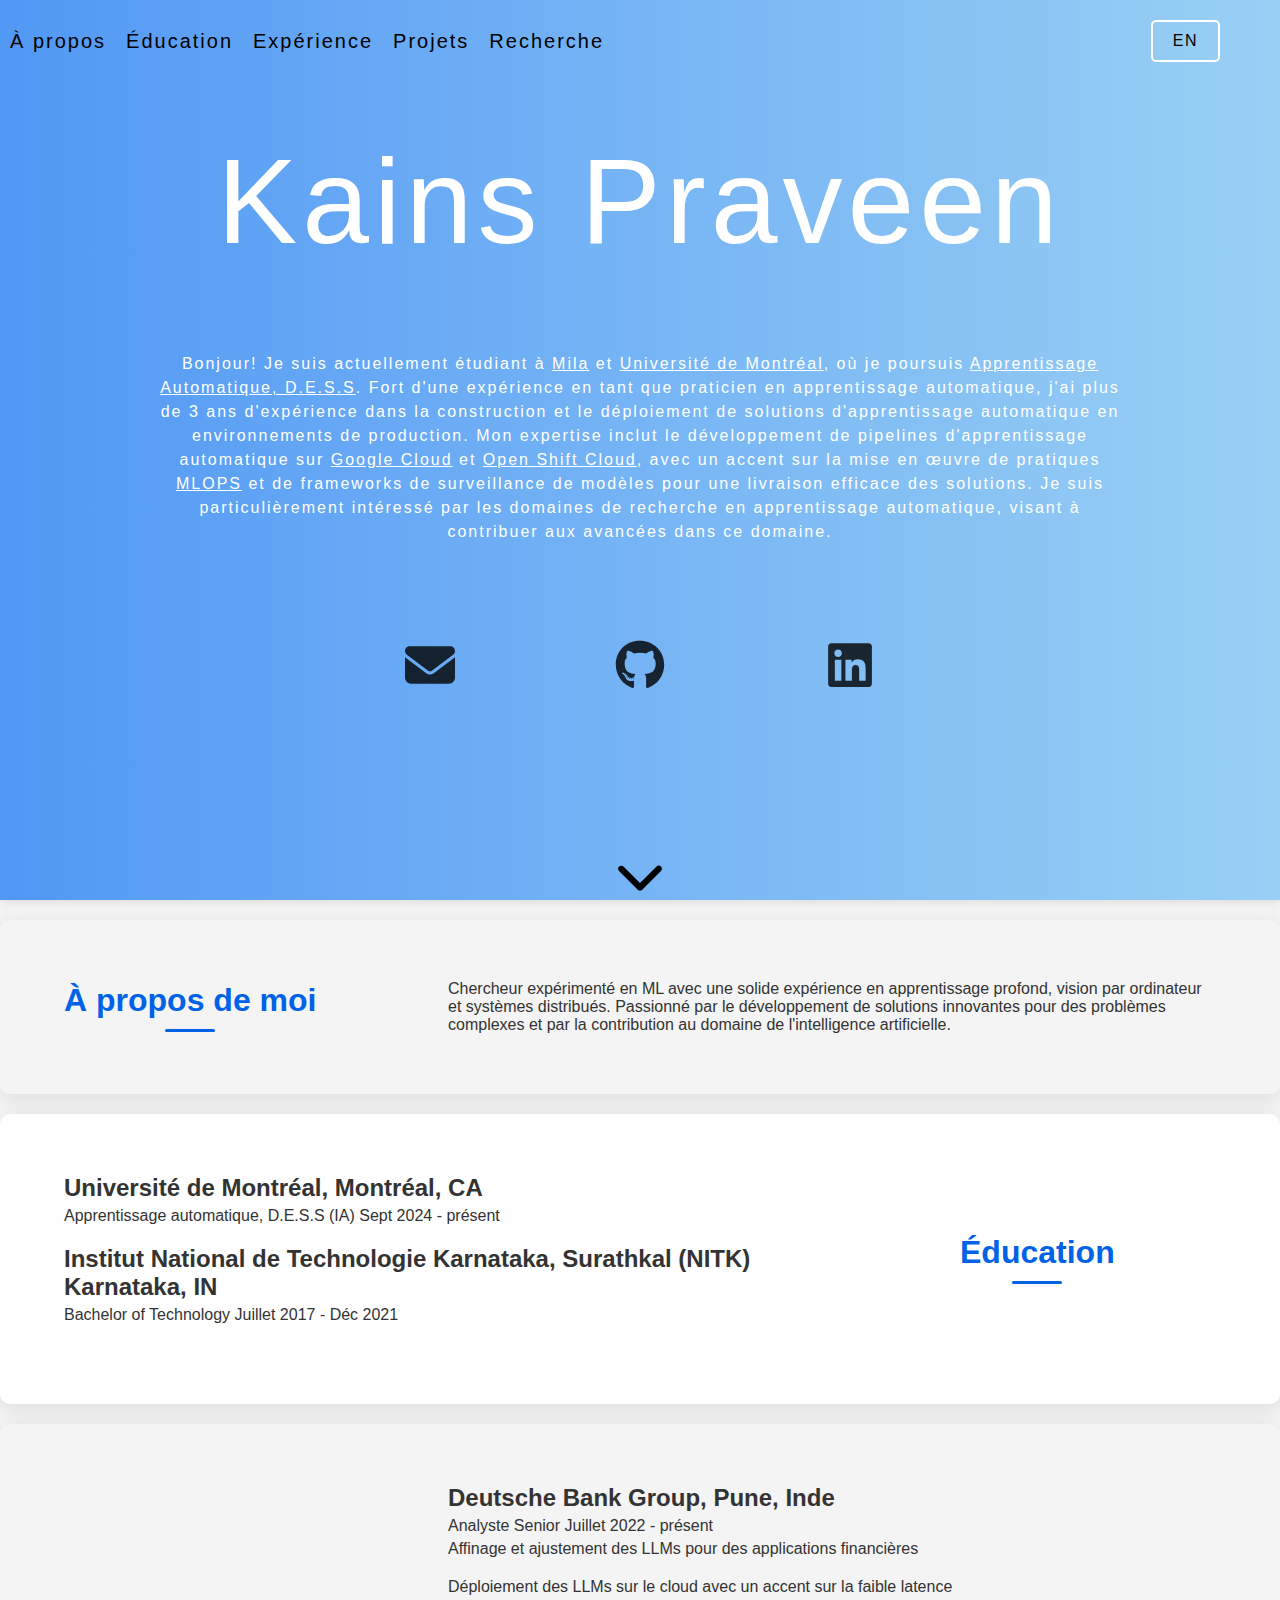
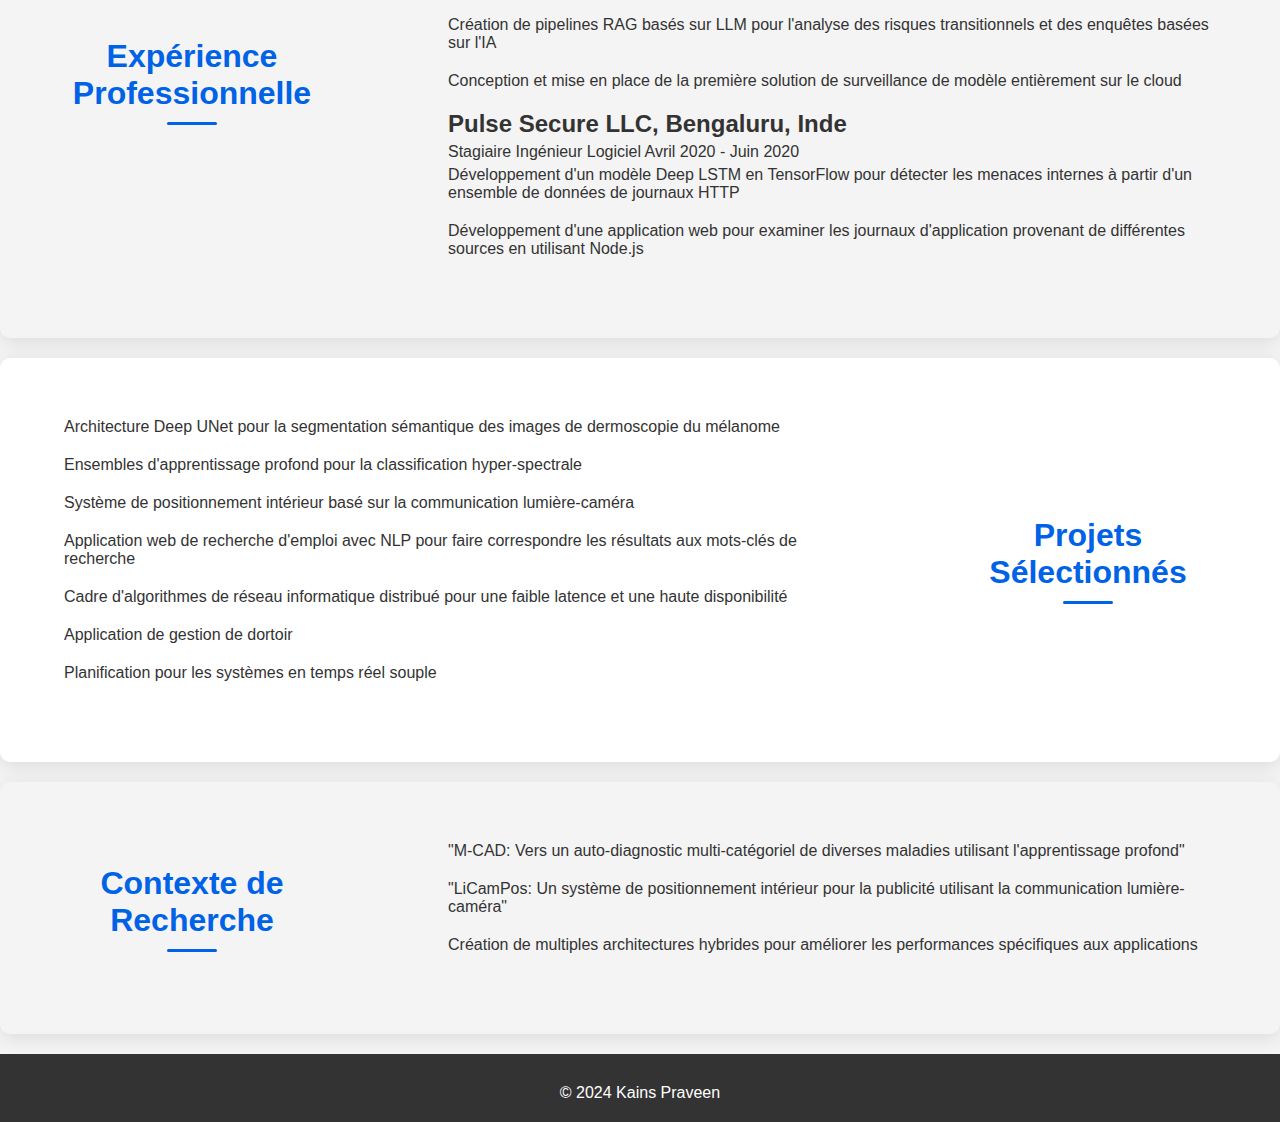
==== commit 53f89d79: "added bi-lingual code" ====
--- a/index.html
+++ b/index.html
@@ -1,101 +1,112 @@
 <!DOCTYPE html>
-<html lang="en">
+<html lang="fr">
 <head>
     <meta charset="UTF-8">
     <meta name="viewport" content="width=device-width, initial-scale=1.0">
-    <title>Kains Praveen - ML Grad</title>
+    <title>Kains Praveen - Diplômé en ML</title>
     <link rel="stylesheet" href="style.css">
+    <!-- <link rel="script" href="script.js"> -->
+    <link rel="html" href="index.html">
     <link rel="preconnect" href="https://fonts.googleapis.com">
     <link rel="preconnect" href="https://fonts.gstatic.com" crossorigin>
     <link href="https://fonts.googleapis.com/css2?family=Montserrat:wght@300;400;600&display=swap" rel="stylesheet">
 </head>
 <body>
-    <header>
-        <div class="container-header">
-            <div class="header-content">
-                <img src="images/profile.jpg" alt="Kains Praveen" class="profile-pic">
-                <div class="header-text">
-                    <h1>Kains Praveen</h1>
-                    <p>ML Grad</p>
-                </div>
-            </div>
+    
+    <header class="hero">
+        <div class = "header-bar">
             <nav>
                 <ul>
-                    <li style="cursor: pointer;"><a href="#about">About</a></li>
-                    <li style="cursor: pointer;"><a href="#education">Education</a></li>
-                    <li style="cursor: pointer;"><a href="#experience">Experience</a></li>
-                    <li style="cursor: pointer;"><a href="#projects">Projects</a></li>
-                    <li style="cursor: pointer;"><a href="#research">Research</a></li>
-                    <li style="cursor: pointer;"><a href="#skills">Skills</a></li>
-                    <li style="cursor: pointer;"><a href="#volunteering">Volunteering</a></li>
-                    <li style="cursor: pointer;"><a href="#extracurricular">Extracurricular</a></li>
+                    <li style="cursor: pointer;"><a href="#about">À propos</a></li>
+                    <li style="cursor: pointer;"><a href="#education">Éducation</a></li>
+                    <li style="cursor: pointer;"><a href="#experience">Expérience</a></li>
+                    <li style="cursor: pointer;"><a href="#projects">Projets</a></li>
+                    <li style="cursor: pointer;"><a href="#research">Recherche</a></li>
+                    <!-- <li style="cursor: pointer;"><a href="#skills">Compétences</a></li>
+                    <li style="cursor: pointer;"><a href="#volunteering">Bénévolat</a></li>
+                    <li style="cursor: pointer;"><a href="#extracurricular">Activités extrascolaires</a></li> -->
                 </ul>
             </nav>
-            <div class="container-contact">
-                <a href="mailto:kainspraveen33@gmail.com">
-                    <svg xmlns="http://www.w3.org/2000/svg" height="24px" viewBox="0 -960 960 960" width="24px" fill="#e8eaed"><path d="M160-160q-33 0-56.5-23.5T80-240v-480q0-33 23.5-56.5T160-800h640q33 0 56.5 23.5T880-720v480q0 33-23.5 56.5T800-160H160Zm320-280L160-640v400h640v-400L480-440Zm0-80 320-200H160l320 200ZM160-640v-80 480-400Z"/>
-                    </svg>
-                </a>
-                <ul>
-                    <li><a href="https://github.com/kainspraveen">GitHub</a></li>
-                    <li><a href="https://linkedin.com/in/kainsprav">LinkedIn</a></li>
-                </ul>
+            <div class="language-switcher">
+                <button id="langButton">EN</button>
             </div>
         </div>
+        <div class="header-content">
+            <!-- <img src="images/profile.jpg" alt="Kains Praveen" class="profile-pic"> -->
+            <div class="header-text">
+                <p class="name">Kains Praveen</p>
+            </div>
+            
+        </div>
+
+        <div class="bio">
+            <p align="center" class="tag">Bonjour! Je suis actuellement étudiant à <u class="underline">Mila</u> et <u>Université de Montréal</u>, où je poursuis <u class="underline">Apprentissage Automatique, D.E.S.S</u>. Fort d'une expérience en tant que praticien en apprentissage automatique, j'ai plus de 3 ans d'expérience dans la construction et le déploiement de solutions d'apprentissage automatique en environnements de production. Mon expertise inclut le développement de pipelines d'apprentissage automatique sur <u class="underline">Google Cloud</u> et <u class="underline">Open Shift Cloud</u>, avec un accent sur la mise en œuvre de pratiques <u class="underline">MLOPS</u> et de frameworks de surveillance de modèles pour une livraison efficace des solutions. Je suis particulièrement intéressé par les domaines de recherche en apprentissage automatique, visant à contribuer aux avancées dans ce domaine.</p>
+        </div>
+            
+        <div class="container-contact">
+            
+            <a href="mailto:kainspraveen33@gmail.com">
+                <img src="images/mail.svg" class="icon">
+            </a>
+            <a href="https://github.com/kainspraveen"><img src="images/github.svg" class="icon"></a>
+            <a href="https://linkedin.com/in/kainsprav"><img src="images/linkedin.svg" class="icon"></a>
+
+        </div>
+        <div class="chevron-icon">
+            <img src="images/chevron-down.svg">
+        </div>
+
     </header>
 
     <section id="about">
         <div class="container-header">
-            <h2>About Me</h2>
+            <h2>À propos de moi</h2>
         </div>
         <div class="container">
-            <p>Experienced ML researcher with a strong background in deep learning, computer vision, and distributed systems. Passionate about developing innovative solutions for complex problems and contributing to the field of artificial intelligence.</p>
+            <p>Chercheur expérimenté en ML avec une solide expérience en apprentissage profond, vision par ordinateur et systèmes distribués. Passionné par le développement de solutions innovantes pour des problèmes complexes et par la contribution au domaine de l'intelligence artificielle.</p>
         </div>
     </section>
 
     <section id="education">
         <div class="container">
-            
             <ul>
                 <li>
-                    <h3>Université de Montréal, Montreal, CA</h3>
-                    <p>Apprentissage automatique, D.E.S.S (AI) Sept 2024 - present</p>
+                    <h3>Université de Montréal, Montréal, CA</h3>
+                    <p>Apprentissage automatique, D.E.S.S (IA) Sept 2024 - présent</p>
                 </li>
                 <li>
-                    <h3>National Institute of Technology Karnataka, Surathkal (NITK) Karnataka, IN</h3>
-                    <p>Bachelor of Technology July 2017 - Dec 2021</p>
+                    <h3>Institut National de Technologie Karnataka, Surathkal (NITK) Karnataka, IN</h3>
+                    <p>Bachelor of Technology Juillet 2017 - Déc 2021</p>
                 </li>
-                
             </ul>
-            
         </div>
         <div class="container-header">
-            <h2>Education</h2>
+            <h2>Éducation</h2>
         </div>
     </section>
 
     <section id="experience">
         <div class="container-header">
-            <h2>Professional Experience</h2>
+            <h2>Expérience Professionnelle</h2>
         </div>
         <div class="container">
             <ul>
                 <li>
-                    <h3>Deutsche Bank Group, Pune, India</h3>
-                    <p>Senior Analyst July 2022 - present</p>
+                    <h3>Deutsche Bank Group, Pune, Inde</h3>
+                    <p>Analyste Senior Juillet 2022 - présent</p>
                     <ul>
-                        <li>Fine-Tuning and Instruct-Tuning LLMs for financial applications</li>
-                        <li>Serving LLMs on cloud with emphasis on low latency</li>
-                        <li>Built LLM based RAG pipelines for Transitional Risk and AI based Survey Analysis</li>
-                        <li>Designed and Built the first completely on-cloud Model Monitoring solution</li>
+                        <li>Affinage et ajustement des LLMs pour des applications financières</li>
+                        <li>Déploiement des LLMs sur le cloud avec un accent sur la faible latence</li>
+                        <li>Création de pipelines RAG basés sur LLM pour l'analyse des risques transitionnels et des enquêtes basées sur l'IA</li>
+                        <li>Conception et mise en place de la première solution de surveillance de modèle entièrement sur le cloud</li>
                     </ul>
                 </li>
                 <li>
-                    <h3>Pulse Secure LLC, Bengaluru, India</h3>
-                    <p>Software Engineer Intern Apr 2020 - Jun 2020</p>
+                    <h3>Pulse Secure LLC, Bengaluru, Inde</h3>
+                    <p>Stagiaire Ingénieur Logiciel Avril 2020 - Juin 2020</p>
                     <ul>
-                        <li>Developed a Deep LSTM model in TensorFlow to find insider threats from an ensemble dataset of HTTP logs</li>
-                        <li>Developed a web app to review app logs from different sources using Node.js</li>
+                        <li>Développement d'un modèle Deep LSTM en TensorFlow pour détecter les menaces internes à partir d'un ensemble de données de journaux HTTP</li>
+                        <li>Développement d'une application web pour examiner les journaux d'application provenant de différentes sources en utilisant Node.js</li>
                     </ul>
                 </li>
             </ul>
@@ -104,76 +115,73 @@
 
     <section id="projects">
         <div class="container">
-            
             <ul>
-                <li>Deep UNet Architecture for Semantic Segmentation of Melanoma Dermoscopy Images</li>
-                <li>Deep Learning ensembles for Hyper-spectral classification</li>
-                <li>Light to camera communication based indoor positioning system</li>
-                <li>Job Searcher Webapp with NLP for matching results to search keywords</li>
-                <li>Distributed computing network algorithms framework for low latency and high availability</li>
-                <li>Hostel Management System application</li>
-                <li>Scheduling for Soft Real-Time Systems</li>
+                <li>Architecture Deep UNet pour la segmentation sémantique des images de dermoscopie du mélanome</li>
+                <li>Ensembles d'apprentissage profond pour la classification hyper-spectrale</li>
+                <li>Système de positionnement intérieur basé sur la communication lumière-caméra</li>
+                <li>Application web de recherche d'emploi avec NLP pour faire correspondre les résultats aux mots-clés de recherche</li>
+                <li>Cadre d'algorithmes de réseau informatique distribué pour une faible latence et une haute disponibilité</li>
+                <li>Application de gestion de dortoir</li>
+                <li>Planification pour les systèmes en temps réel souple</li>
             </ul>
         </div>
         <div class="container-header">
-            <h2>Selected Projects</h2>
+            <h2>Projets Sélectionnés</h2>
         </div>
     </section>
 
     <section id="research">
         <div class="container-header">
-            <h2>Research Background</h2>
+            <h2>Contexte de Recherche</h2>
         </div>
         <div class="container">
             <ul>
-                <li>"M-CAD: Towards Multi-Categorical Auto Diagnosis of Varied Diseases using Deep Learning"</li>
-                <li>"LiCamPos: An Indoor Positioning System for Advertising using Light to Camera Communication"</li>
-                <li>Built multiple hybrid architectures for improving application-specific performance</li>
+                <li>"M-CAD: Vers un auto-diagnostic multi-catégoriel de diverses maladies utilisant l'apprentissage profond"</li>
+                <li>"LiCamPos: Un système de positionnement intérieur pour la publicité utilisant la communication lumière-caméra"</li>
+                <li>Création de multiples architectures hybrides pour améliorer les performances spécifiques aux applications</li>
             </ul>
         </div>
     </section>
 
     <!-- <section id="skills">
         <div class="container">
-            
-            <p>Python, C++, C, Bash Scripting, Java, Google Cloud, Docker, Kubernetes, Helm, Openshift Cloud, Kubeflow, TensorFlow, Scikit-learn, Pandas, Flask</p>
+            <p>Python, C++, C, Script Bash, Java, Google Cloud, Docker, Kubernetes, Helm, Openshift Cloud, Kubeflow, TensorFlow, Scikit-learn, Pandas, Flask</p>
         </div>
         <div class="container-header">
-            <h2>Skills</h2>
+            <h2>Compétences</h2>
         </div>
     </section> -->
 
     <!-- <section id="volunteering">
         <div class="container-header">
-            <h2>Volunteering and Social Contributions</h2>
+            <h2>Bénévolat et Contributions Sociales</h2>
         </div>
         <div class="container">
             <ul>
-                <li>Teaching English at a Government school</li>
-                <li>Mentoring community college students for Software Engineering and Finance careers</li>
-                <li>Part of Deutsche Bank's Giving community</li>
+                <li>Enseignement de l'anglais dans une école publique</li>
+                <li>Mentorat d'étudiants de collèges communautaires pour des carrières en ingénierie logicielle et finance</li>
+                <li>Membre de la communauté de dons de Deutsche Bank</li>
             </ul>
         </div>
     </section> -->
 
     <!-- <section id="extracurricular">
         <div class="container">
-            
             <ul>
-                <li>Placed Top 10 in The Hindu Young World Painting Competition</li>
-                <li>Working on a web platform for NGOs</li>
-                <li>Photography, Music, Writing Poetry and Blogs</li>
+                <li>Classé dans le Top 10 du concours de peinture Young World de The Hindu</li>
+                <li>Travail sur une plateforme web pour les ONG</li>
+                <li>Photographie, Musique, Écriture de Poésie et Blogs</li>
             </ul>
         </div>
         <div class="container-header">
-            <h2>Extracurricular Activities</h2>
+            <h2>Activités extrascolaires</h2>
         </div>
     </section> -->
 
     <footer>
         <div class="container">
             <p>&copy; 2024 Kains Praveen</p>
-            <!-- <p>Contact: <a href="mailto:kainspraveen33@gmail.com">kainspraveen33@gmail.com</a></p>
+            <!-- <p>Contact : <a href="mailto:kainspraveen33@gmail.com">kainspraveen33@gmail.com</a></p>
             <ul>
                 <li><a href="https://github.com/kainspraveen">GitHub</a></li>
                 <li><a href="https://linkedin.com/in/kainspraveen">LinkedIn</a></li>
@@ -181,6 +189,6 @@
         </div>
     </footer>
 
-    <script src="scripts.js"></script>
+    <script src="script.js"></script>
 </body>
 </html>
--- a/style.css
+++ b/style.css
@@ -8,50 +8,133 @@
 
 /* Base Styles */
 body {
-    font-family: 'Montserrat', sans-serif;
+    /* font-family: 'Montserrat', sans-serif;
+     */
+    /* font-family: Greycliff C, -apple-system, BlinkMacSystemFont, Segoe UI, Roboto, Oxygen,
+     Ubuntu, Cantarell, Fira Sans, Droid Sans, Helvetica Neue, sans-serif; */
+     font-family: "SF Pro Text", "SF Pro Icons", "Helvetica Neue", Helvetica, Arial, sans-serif;
     margin: 0;
     padding: 0;
     background-color: #f4f4f4;
     color: #333;
 }
-
-/* Header Styles */
+.name{
+    font-size: 120px;
+    text-align: center;
+    display: flex;
+    letter-spacing: 5px;
+}
+.underline {
+    text-decoration: underline;
+}
+/* .hero {
+    display: flex;
+    flex-direction: column;
+    text-align: center;
+} */
+.header-text {
+    display: flex;
+    /* justify-content: flex-end; */
+    margin: 50px auto;
+    /* padding-top: 100px; */
+    flex-direction: column;
+    text-align: center;
+}
 header {
-    background: linear-gradient(to right, #0062E6, #33AEFF);
+    /* background: linear-gradient(to right, #0062E6, #33AEFF); */
+    background: linear-gradient(to right, #5198f5, #9ad0f4);
+
     color: white;
-    padding: 20px 0;
-    position: sticky;
+    height: 100vh;
+    /* padding: 20px 0; */
+    /* position: sticky; */
     top: 0;
-    z-index: 1000;
+    /* z-index: 1000; */
     box-shadow: 0 2px 10px rgba(0, 0, 0, 0.1);
 }
 .container-header {
     margin: 0;
-    height: 100%;
+    /* height: 100%; */
+    /* size:100%; */
     display: flex;
     justify-content: space-between;
     align-items: center;
 }
-header .container {
+/* header .container {
     display: flex;
     justify-content: space-between;
     align-items: center;
-}
+} */
 
 .header-content {
     display: flex;
     align-items: center;
 }
 
-.profile-pic {
-    width: 80px;
-    height: 80px;
-    border-radius: 50%;
+
+.bio {
+    padding: 0 12.5%;
+    line-height: 1.5;
+    letter-spacing: 2px;
+    margin: 2.5% auto;
+}
+.container-contact {
+    size: 100px;
+    display: flex;
+    justify-content: center;
+    flex-direction: row;
+    margin: 7.5% auto;
+    /* align-content: end; */
+    
+}
+
+.icon {
+    width: 50px;
+    height: 50px;
+    padding: 0 80px;
+    opacity: 0.8;
+    /* border-radius: 50%;
     margin-right: 20px;
-    box-shadow: 0 4px 10px rgba(0, 0, 0, 0.1);
+    box-shadow: 0 4px 10px rgba(0, 0, 0, 0.1); */
     transition: transform 0.3s ease-in-out;
 }
 
+.chevron-icon {
+    width: 50px;
+    height: 50px;
+    /* padding: 0 80px; */
+    /* opacity: 0.8; */
+    
+    margin: auto;
+    position: absolute;
+    bottom: 0;
+    left: calc(50% - 25px);
+    /* border-radius: 50%;
+    margin-right: 20px;
+    box-shadow: 0 4px 10px rgba(0, 0, 0, 0.1); */
+    animation: jump 1s 2;
+    transition: transform 0.3s ease-in-out;
+}
+.chevron-icon:hover{
+    transform: scale(1.1);
+}
+@keyframes jump {
+    0%, 20%, 50%, 80%, 100% {
+        transform: translateY(0);
+    }
+    40% {
+        transform: translateY(-20px);
+    }
+    60% {
+        transform: translateY(-10px);
+    }
+}
+.icon:hover {
+    transform: scale(1.1);
+    opacity: 1;
+    border-image: round;
+
+}
 .profile-pic:hover {
     transform: scale(1.1);
 }
@@ -68,9 +151,13 @@
 
 nav ul {
     list-style: none;
-    padding: 0;
-    margin: 0;
-    display: flex;
+    /* padding: 10px; */
+    margin: 0;
+    display: flex;
+    display: flex;
+    text-decoration: none;
+    justify-content: space-evenly;
+    align-items: center;
 }
 
 nav ul li {
@@ -78,15 +165,56 @@
 }
 
 nav ul li a {
-    color: white;
+    color: black;
     text-decoration: none;
-    font-weight: 600;
-    transition: color 0.3s ease-in-out;
+    font-size: 20px;
+    font-weight: 300;
+    font-family: "Varela Round", sans-serif;
+    letter-spacing: 2px;
+    /* transition: color 0.3s ease-in-out; */
 }
 
 nav ul li a:hover {
-    color: #FFD700;
-}
+    color: rgb(158, 48, 136);
+    /* font-size: large; */
+    text-decoration: underline;
+}
+
+.header-bar {
+    display: flex;
+    justify-content: space-between;
+    align-items: center;
+}
+
+.language-switcher {
+    display: flex;
+    justify-content: flex-end;
+    align-items: center;
+    margin: 10px;
+    padding: 10px 50px;
+    /* margin-bottom: 20px; */
+}
+
+#langButton {
+    background: none;
+    border: 2px solid white;
+    border-radius: 5px;
+    padding: 10px 20px;
+    font-size: 16px;
+    cursor: pointer;
+    letter-spacing: 1.5px;
+    /* transition: background-color 0.3s, color 0.3s; */
+}
+
+#langButton:hover {
+    /* background-color: #333; */
+    /* color: #fff; */
+    text-decoration: underline;
+    /* font-size: 17px; */
+}
+
+
+
 
 /* Section Styles */
 section {
@@ -107,8 +235,7 @@
 
 .container {
     width: 60%;
-    margin: 0 5%;
-
+    margin: 0 auto;
 }
 .container-header {
     width: 20%;
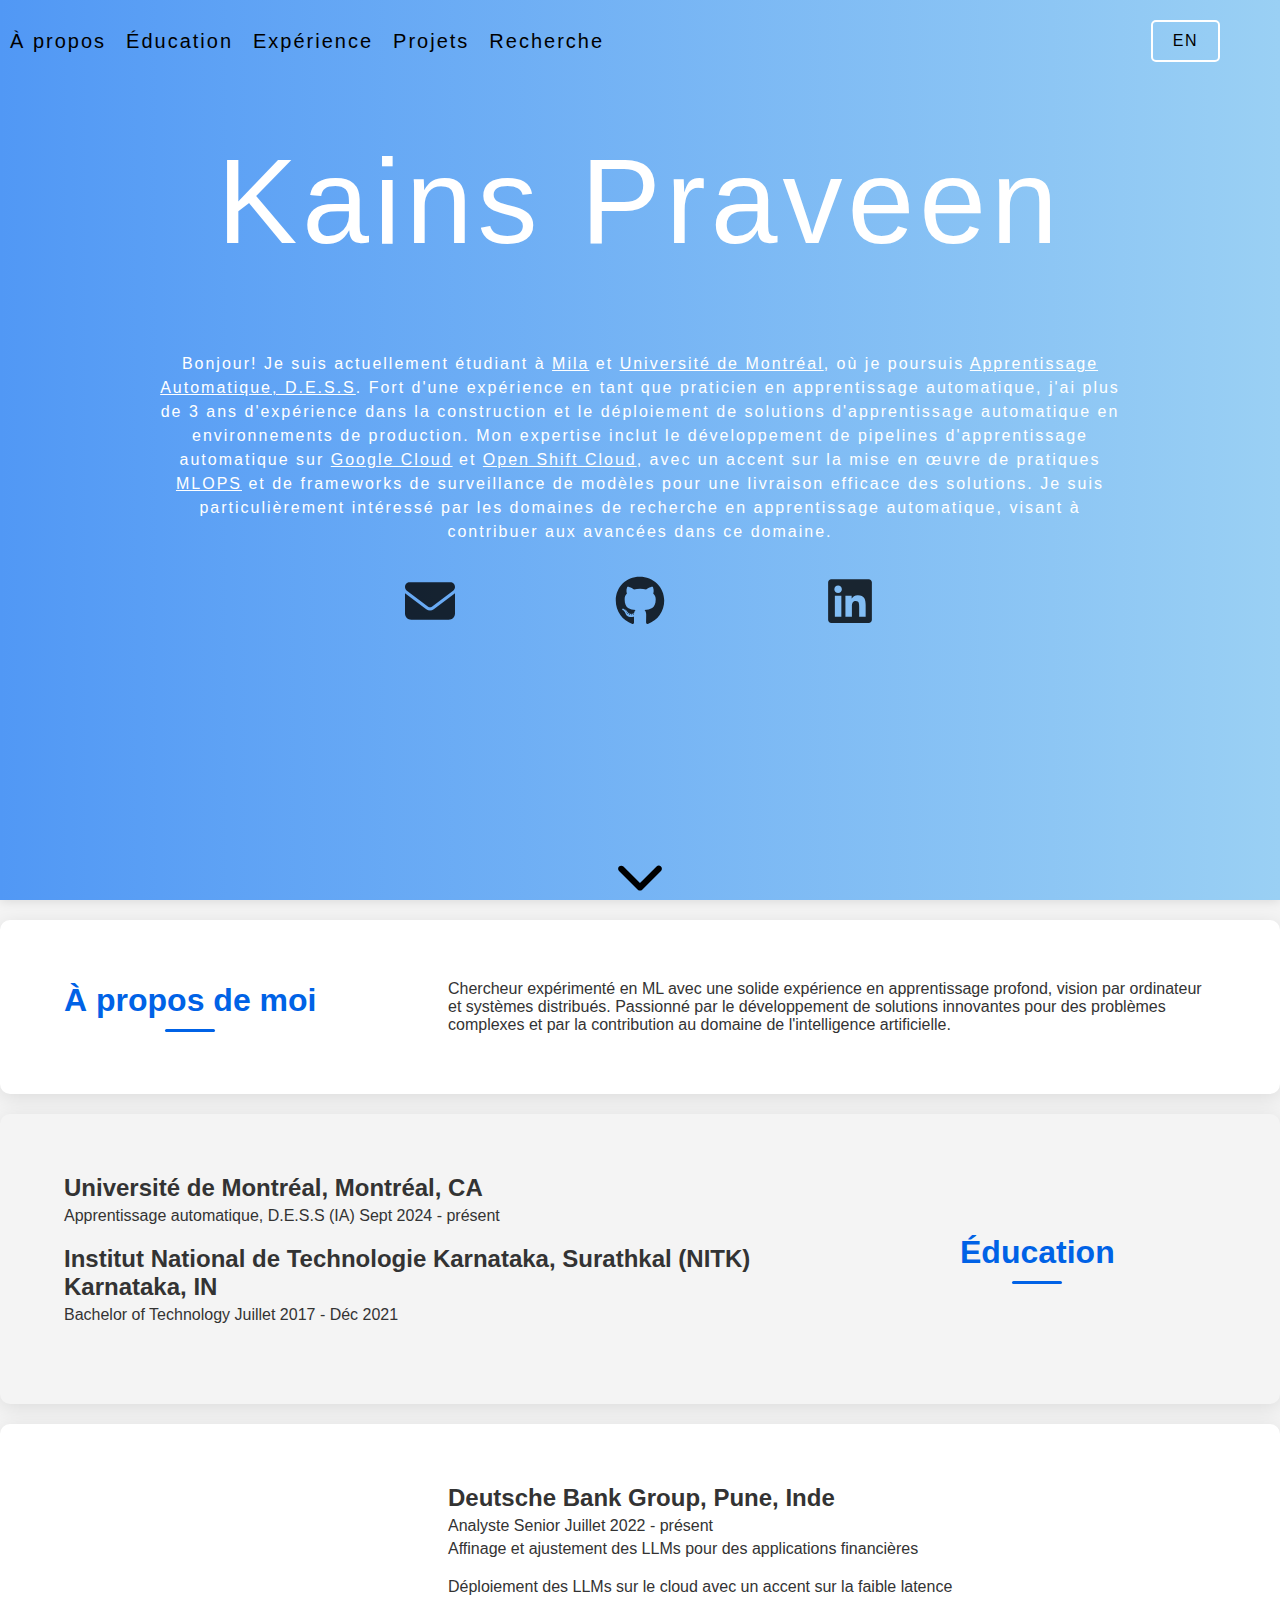
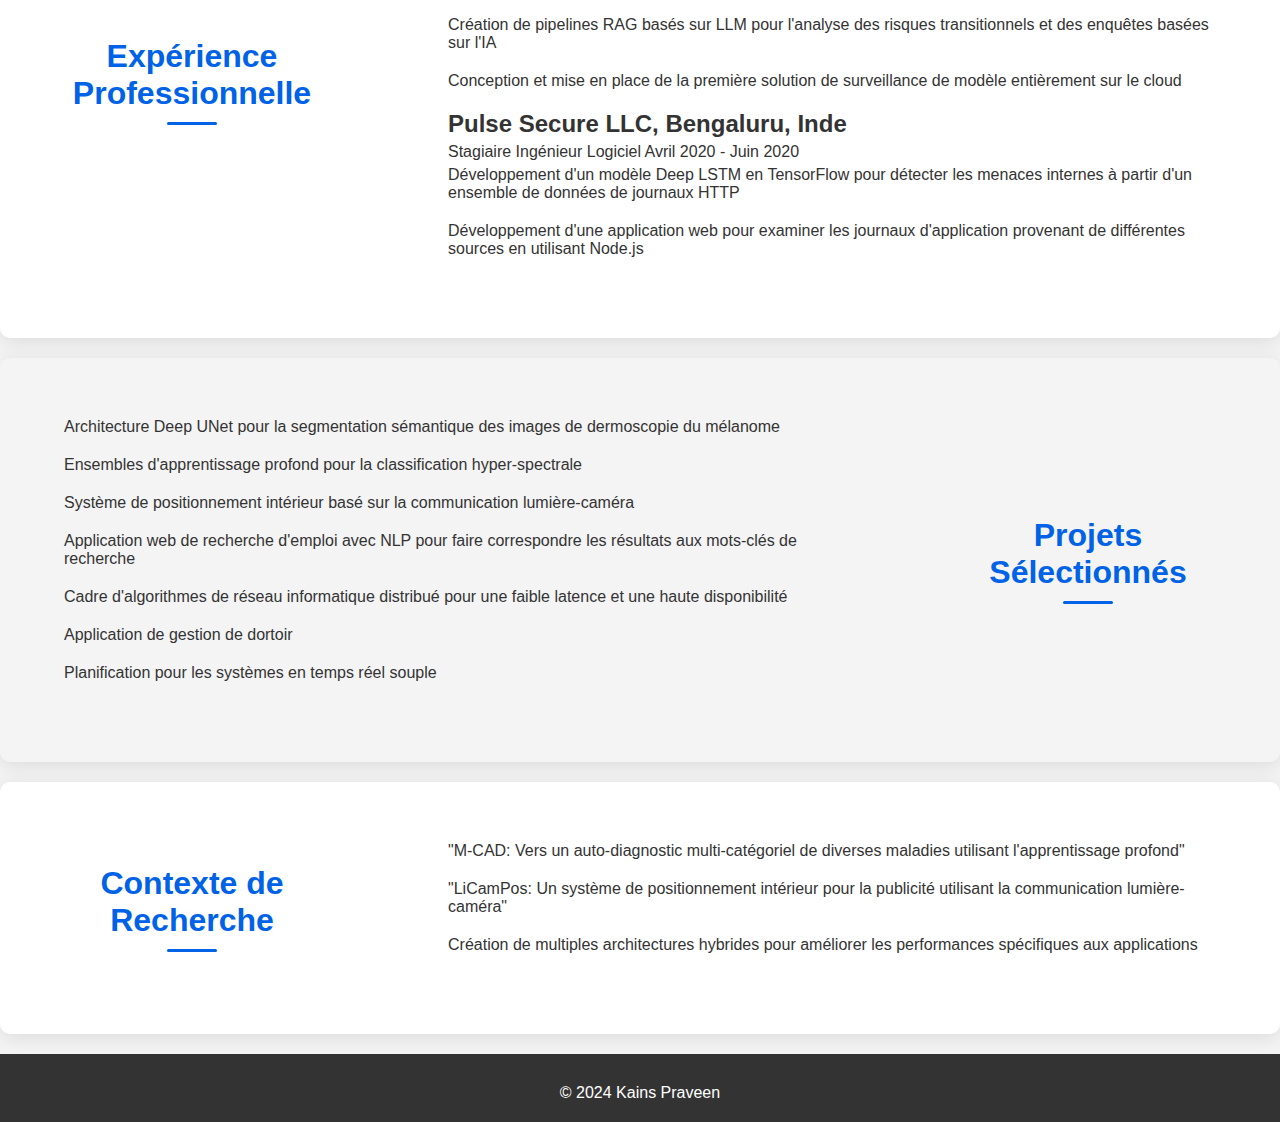
==== commit f9a6bfe5: "Update index.html" ====
--- a/index.html
+++ b/index.html
@@ -3,7 +3,7 @@
 <head>
     <meta charset="UTF-8">
     <meta name="viewport" content="width=device-width, initial-scale=1.0">
-    <title>Kains Praveen - Diplômé en ML</title>
+    <title>Kains - Mila</title>
     <link rel="stylesheet" href="style.css">
     <!-- <link rel="script" href="script.js"> -->
     <link rel="html" href="index.html">
@@ -13,7 +13,11 @@
 </head>
 <body>
     
-    <header class="hero">
+    <div class = "cloud" id="cloud1">☁️</div>
+    <div class = "cloud" id="cloud2">☁️</div> 
+    <div class = "cloud" id="cloud3">☁️</div>
+    
+    <header>
         <div class = "header-bar">
             <nav>
                 <ul>
@@ -22,9 +26,7 @@
                     <li style="cursor: pointer;"><a href="#experience">Expérience</a></li>
                     <li style="cursor: pointer;"><a href="#projects">Projets</a></li>
                     <li style="cursor: pointer;"><a href="#research">Recherche</a></li>
-                    <!-- <li style="cursor: pointer;"><a href="#skills">Compétences</a></li>
-                    <li style="cursor: pointer;"><a href="#volunteering">Bénévolat</a></li>
-                    <li style="cursor: pointer;"><a href="#extracurricular">Activités extrascolaires</a></li> -->
+
                 </ul>
             </nav>
             <div class="language-switcher">
@@ -53,7 +55,7 @@
 
         </div>
         <div class="chevron-icon">
-            <img src="images/chevron-down.svg">
+            <a href="#about"><img src="images/chevron-down.svg"></a>
         </div>
 
     </header>
@@ -143,49 +145,12 @@
         </div>
     </section>
 
-    <!-- <section id="skills">
-        <div class="container">
-            <p>Python, C++, C, Script Bash, Java, Google Cloud, Docker, Kubernetes, Helm, Openshift Cloud, Kubeflow, TensorFlow, Scikit-learn, Pandas, Flask</p>
-        </div>
-        <div class="container-header">
-            <h2>Compétences</h2>
-        </div>
-    </section> -->
-
-    <!-- <section id="volunteering">
-        <div class="container-header">
-            <h2>Bénévolat et Contributions Sociales</h2>
-        </div>
-        <div class="container">
-            <ul>
-                <li>Enseignement de l'anglais dans une école publique</li>
-                <li>Mentorat d'étudiants de collèges communautaires pour des carrières en ingénierie logicielle et finance</li>
-                <li>Membre de la communauté de dons de Deutsche Bank</li>
-            </ul>
-        </div>
-    </section> -->
-
-    <!-- <section id="extracurricular">
-        <div class="container">
-            <ul>
-                <li>Classé dans le Top 10 du concours de peinture Young World de The Hindu</li>
-                <li>Travail sur une plateforme web pour les ONG</li>
-                <li>Photographie, Musique, Écriture de Poésie et Blogs</li>
-            </ul>
-        </div>
-        <div class="container-header">
-            <h2>Activités extrascolaires</h2>
-        </div>
-    </section> -->
+    
 
     <footer>
         <div class="container">
             <p>&copy; 2024 Kains Praveen</p>
-            <!-- <p>Contact : <a href="mailto:kainspraveen33@gmail.com">kainspraveen33@gmail.com</a></p>
-            <ul>
-                <li><a href="https://github.com/kainspraveen">GitHub</a></li>
-                <li><a href="https://linkedin.com/in/kainspraveen">LinkedIn</a></li>
-            </ul> -->
+
         </div>
     </footer>
 
--- a/style.css
+++ b/style.css
@@ -3,15 +3,114 @@
 	/* height: 100%; */
 }
 
+
+
+
+.shooting-star {
+    position: absolute;
+    width: 2px;
+    height: 100px;
+    background: linear-gradient(to bottom, rgba(255, 255, 255, 0) 0%, rgba(255, 255, 255, 1) 100%);
+    animation: shooting 1ms linear infinite;
+  }
+  
+  @keyframes shooting {
+    0% {
+        transform: translate(-10vw, -10vh) rotate(-45deg);
+      opacity: 1;
+    }
+    100% {
+      transform: translateX(120vw) translateY(120vh) rotate(-45deg);
+      opacity: 0;
+    }
+  }
+  
+
+
+  .shooting-star:nth-child(2) {
+    top: 10%;
+    left: 20%;
+    animation-duration: 6s;
+    animation-delay: 6s;
+  }
+  
+  .shooting-star:nth-child(3) {
+    top: 30%;
+    left: 10%;
+    animation-duration: 6s;
+    animation-delay: 6s;
+  }
+
+  .shooting-star:nth-child(4) {
+    top: 10%;
+    left: 50%;
+    animation-duration: 6s;
+    animation-delay: 6s;
+  }
+  .shooting-star:nth-child(5) {
+    top: 10%;
+    left: 70%;
+    animation-duration: 6s;
+    animation-delay: 6s;
+  }
+
+
+  .cloud {
+    font-size: 50px;
+    position: absolute;
+    background-repeat: no-repeat;
+    background-size: cover;
+    opacity: 0.8;
+    animation: float linear infinite;
+  }
+  
+  #cloud1 {
+    /* background-image: url('./images/cloud.svg'); */
+    width: 200px;
+    height: 100px;
+    top: 25%;
+    left: -200px;
+    animation-duration: 30s;
+  }
+  
+  #cloud2 {
+    /* background-image: url('./images/cloud.svg'); */
+    width: 250px;
+    height: 120px;
+    top: 55%;
+    left: -250px;
+    animation-duration: 40s;
+  }
+  
+  #cloud3 {
+    /* background-image: url('./images/cloud.svg'); */
+    width: 300px;
+    height: 150px;
+    top: 60%;
+    left: -300px;
+    animation-duration: 50s;
+  }
+  
+  @keyframes float {
+    0% {
+      transform: translateX(0);
+    }
+    100% {
+      transform: translateX(110vw);
+    }
+  }
+
+
+
+
+
+
 /* Importing Google Fonts */
 @import url('https://fonts.googleapis.com/css2?family=Montserrat:wght@300;400;600&display=swap');
 
 /* Base Styles */
 body {
-    /* font-family: 'Montserrat', sans-serif;
-     */
-    /* font-family: Greycliff C, -apple-system, BlinkMacSystemFont, Segoe UI, Roboto, Oxygen,
-     Ubuntu, Cantarell, Fira Sans, Droid Sans, Helvetica Neue, sans-serif; */
+
      font-family: "SF Pro Text", "SF Pro Icons", "Helvetica Neue", Helvetica, Arial, sans-serif;
     margin: 0;
     padding: 0;
@@ -27,11 +126,7 @@
 .underline {
     text-decoration: underline;
 }
-/* .hero {
-    display: flex;
-    flex-direction: column;
-    text-align: center;
-} */
+
 .header-text {
     display: flex;
     /* justify-content: flex-end; */
@@ -83,8 +178,8 @@
     display: flex;
     justify-content: center;
     flex-direction: row;
-    margin: 7.5% auto;
-    /* align-content: end; */
+    margin: auto;
+
     
 }
 
@@ -93,25 +188,20 @@
     height: 50px;
     padding: 0 80px;
     opacity: 0.8;
-    /* border-radius: 50%;
-    margin-right: 20px;
-    box-shadow: 0 4px 10px rgba(0, 0, 0, 0.1); */
+
     transition: transform 0.3s ease-in-out;
 }
 
 .chevron-icon {
     width: 50px;
     height: 50px;
-    /* padding: 0 80px; */
-    /* opacity: 0.8; */
+
     
     margin: auto;
     position: absolute;
     bottom: 0;
     left: calc(50% - 25px);
-    /* border-radius: 50%;
-    margin-right: 20px;
-    box-shadow: 0 4px 10px rgba(0, 0, 0, 0.1); */
+
     animation: jump 1s 2;
     transition: transform 0.3s ease-in-out;
 }
@@ -207,8 +297,7 @@
 }
 
 #langButton:hover {
-    /* background-color: #333; */
-    /* color: #fff; */
+
     text-decoration: underline;
     /* font-size: 17px; */
 }
@@ -244,7 +333,7 @@
 
 h2 {
     font-size: 2rem;
-    /* margin-bottom: 20px; */
+
     text-align: center;
     color: #0062E6;
     position: relative;
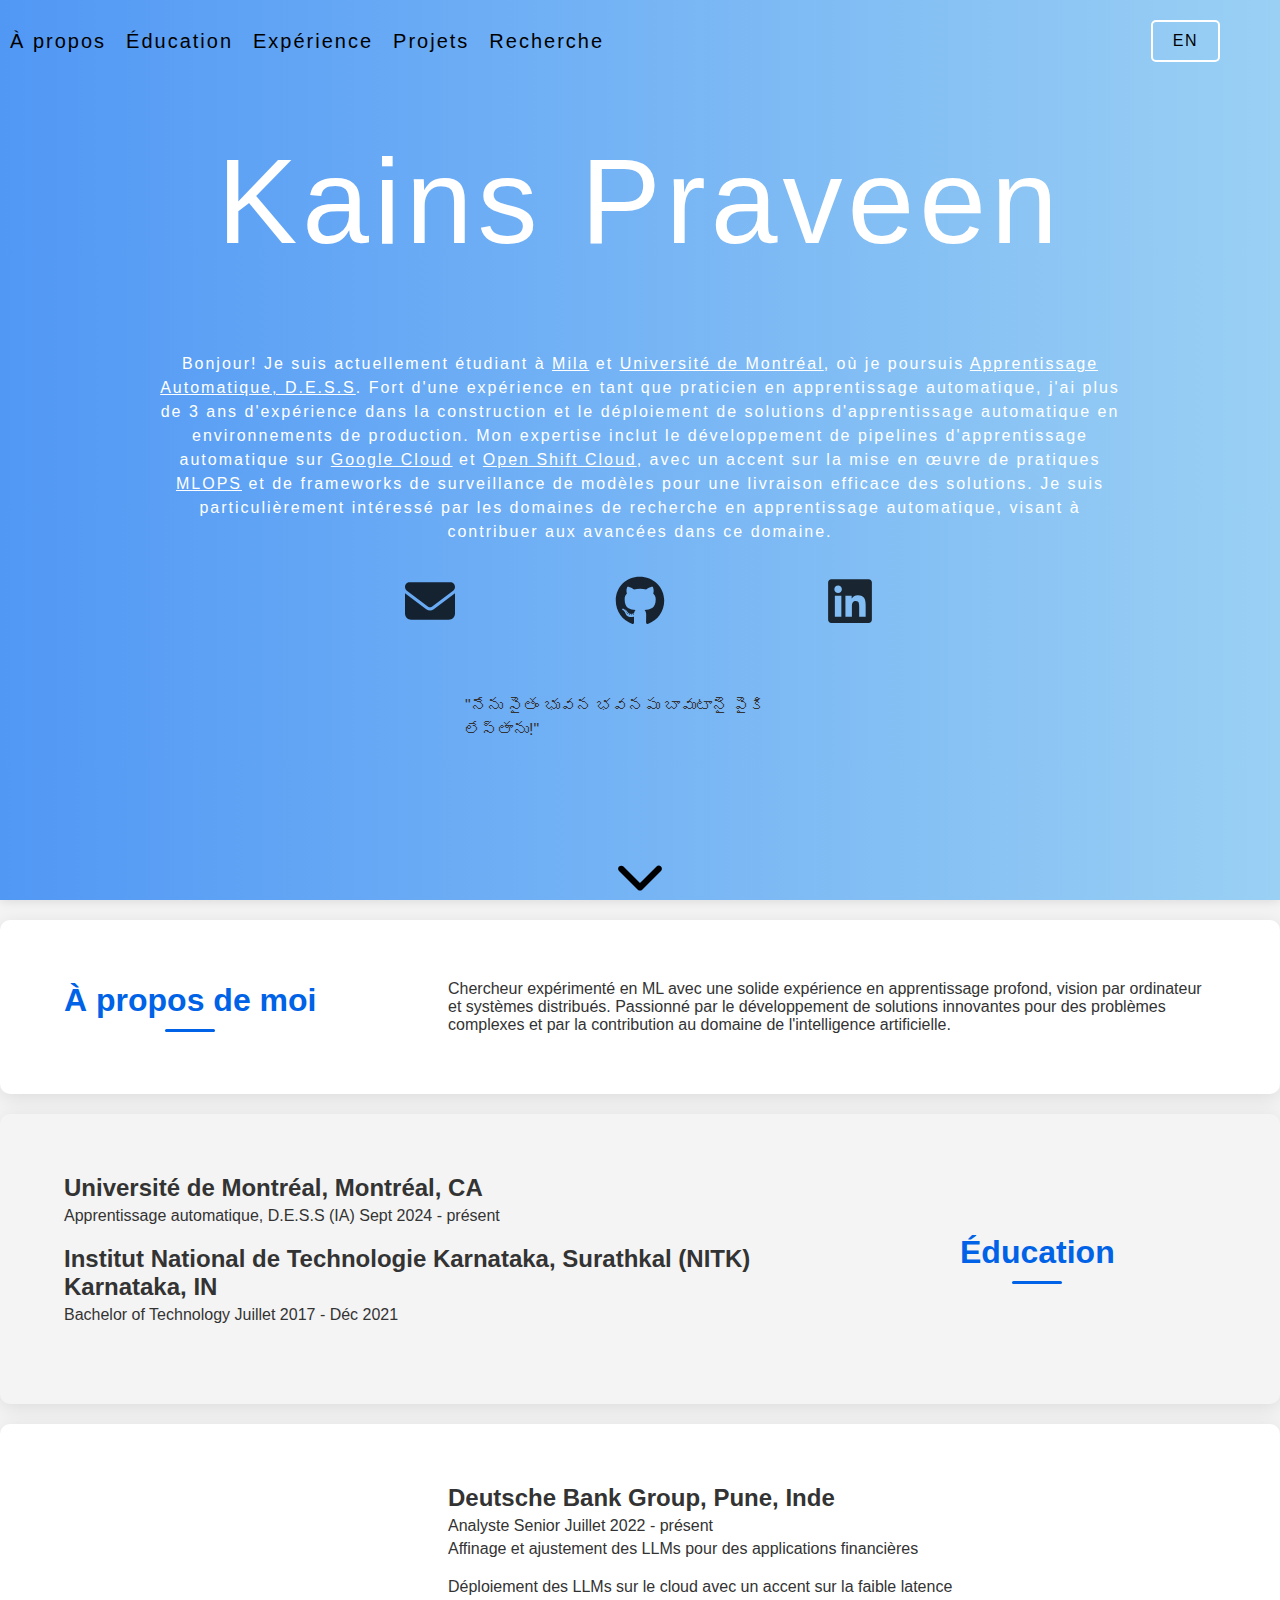
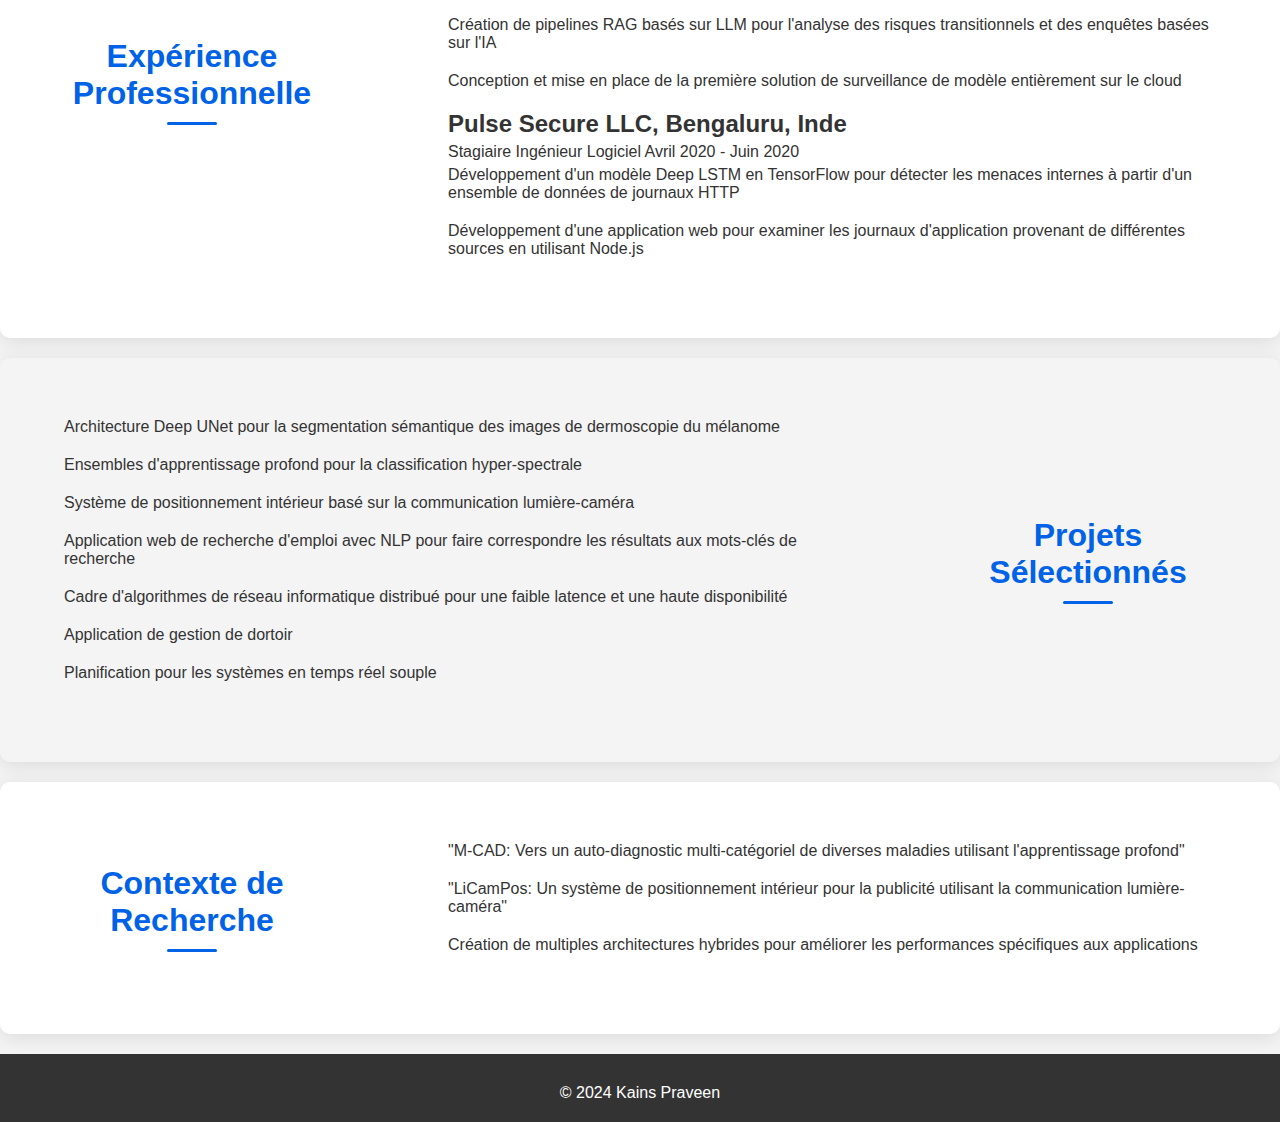
==== commit 2517964b: "Update index.html" ====
--- a/index.html
+++ b/index.html
@@ -5,7 +5,7 @@
     <meta name="viewport" content="width=device-width, initial-scale=1.0">
     <title>Kains - Mila</title>
     <link rel="stylesheet" href="style.css">
-    <!-- <link rel="script" href="script.js"> -->
+
     <link rel="html" href="index.html">
     <link rel="preconnect" href="https://fonts.googleapis.com">
     <link rel="preconnect" href="https://fonts.gstatic.com" crossorigin>
@@ -53,6 +53,10 @@
             <a href="https://github.com/kainspraveen"><img src="images/github.svg" class="icon"></a>
             <a href="https://linkedin.com/in/kainsprav"><img src="images/linkedin.svg" class="icon"></a>
 
+        </div>
+        <div class="quote-container">
+            <div class="quote">"నేను సైతం భువన భవనపు బావుటానై పైకి లేస్తాను!"</div>
+            <div class="popup">I too will rise up like the flag of the world's mansion!</div>
         </div>
         <div class="chevron-icon">
             <a href="#about"><img src="images/chevron-down.svg"></a>
--- a/style.css
+++ b/style.css
@@ -165,6 +165,70 @@
     display: flex;
     align-items: center;
 }
+
+
+.quote-container {
+    margin: auto;
+    margin-top: 5%;
+    width: 350px;
+    height: auto;
+    display: flex;
+    justify-content: center;
+    flex-direction: row;
+    color: #333;
+    font-weight: 100;
+    line-height: 1.5;
+
+    
+}
+.qoute {
+    width: auto;
+    height: auto;
+    cursor: pointer;
+
+}
+
+.qoute p {
+    
+    color: black;
+}
+
+.quote-container:hover .popup {
+    visibility: visible;
+    opacity: 1;
+}
+
+.popup {
+    visibility: hidden;
+    width: 450px;
+    /* background-color: #555; */
+    letter-spacing: 2px;
+    color: #fff;
+    text-align: center;
+    border: 1px solid white;
+    border-radius: 5px;
+    padding: 10px 0;
+    position: absolute;
+    /* z-index: 1; */
+    margin-top: -2.5%; 
+    /* left: 50%; */
+    /* margin-left: -125px;  */
+    opacity: 0; 
+    transition: opacity 0.3s;
+}
+
+.popup::after {
+    content: '';
+    position: absolute;
+    top: 100%;
+    left: 50%;
+    margin-left: -5px;
+    border-width: 5px;
+    border-style: solid;
+    opacity: 0.7;
+    border-color: white transparent transparent transparent;
+}
+
 
 
 .bio {
